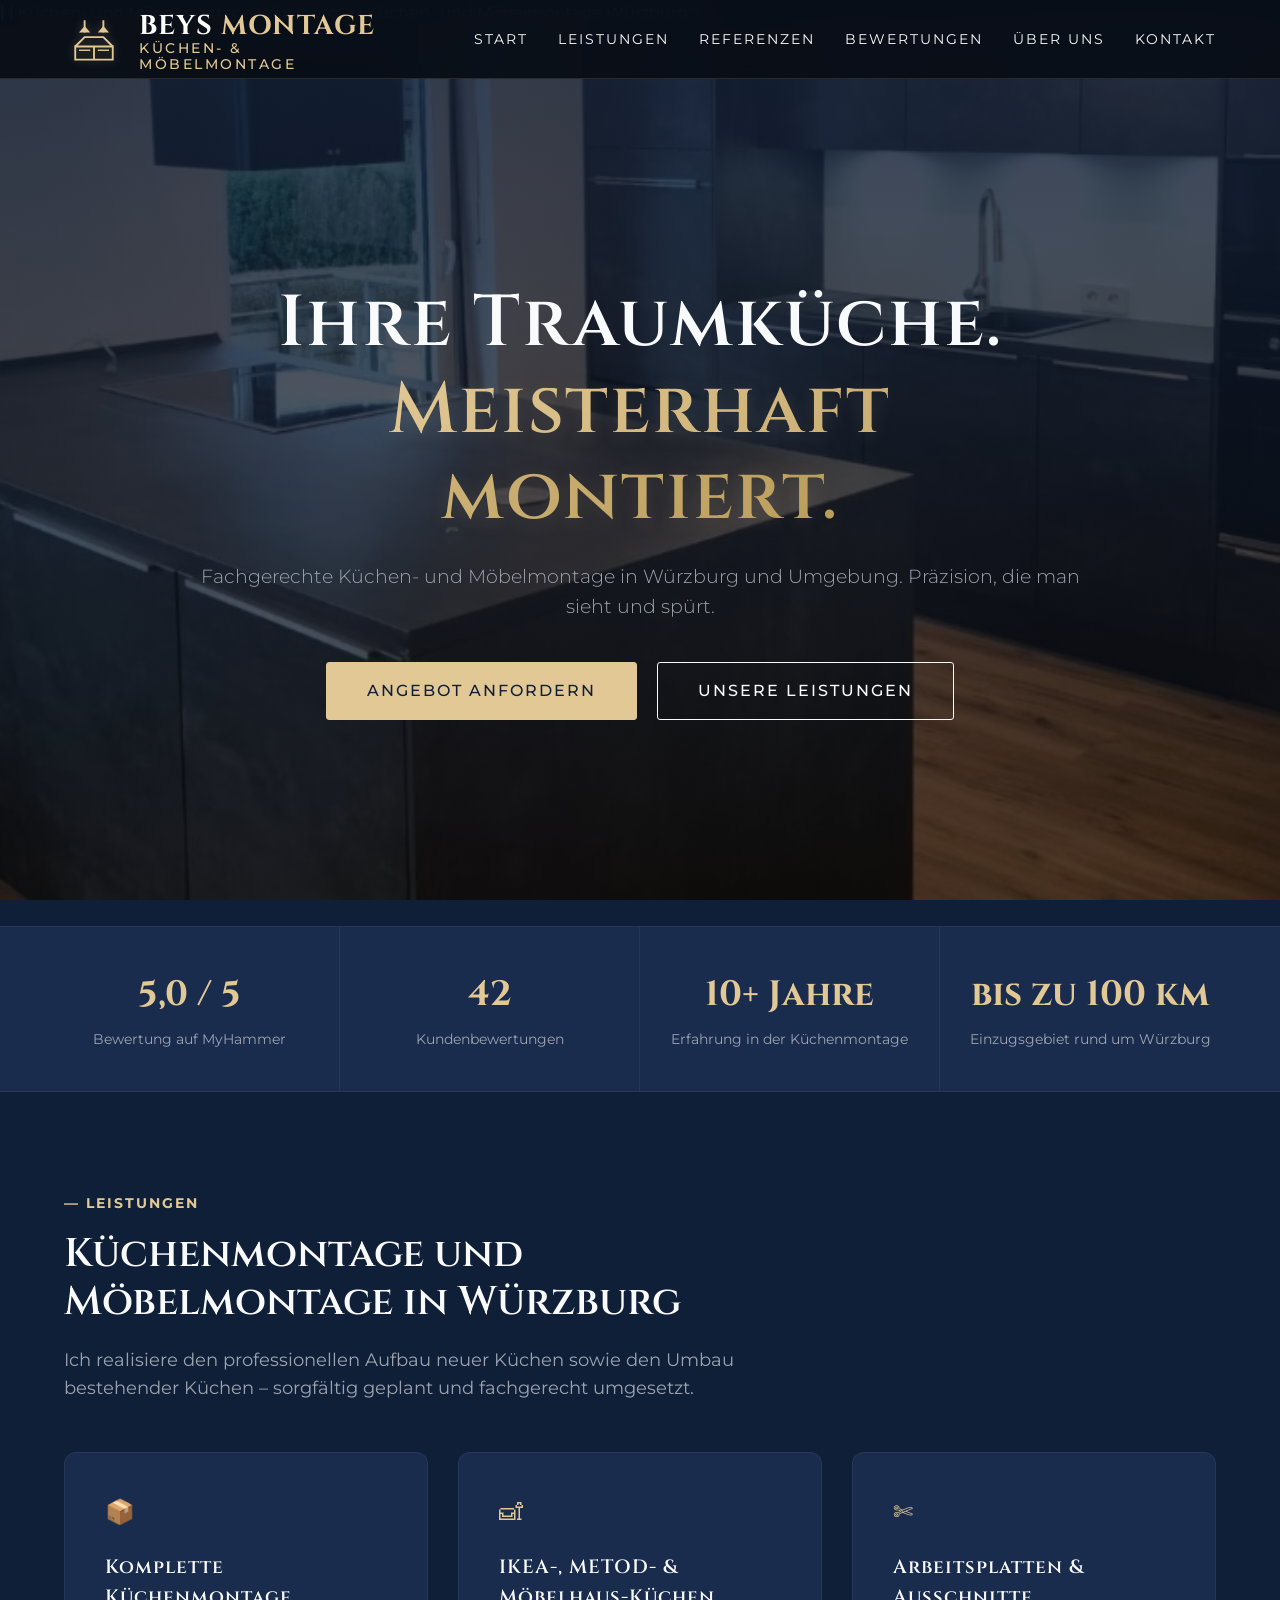
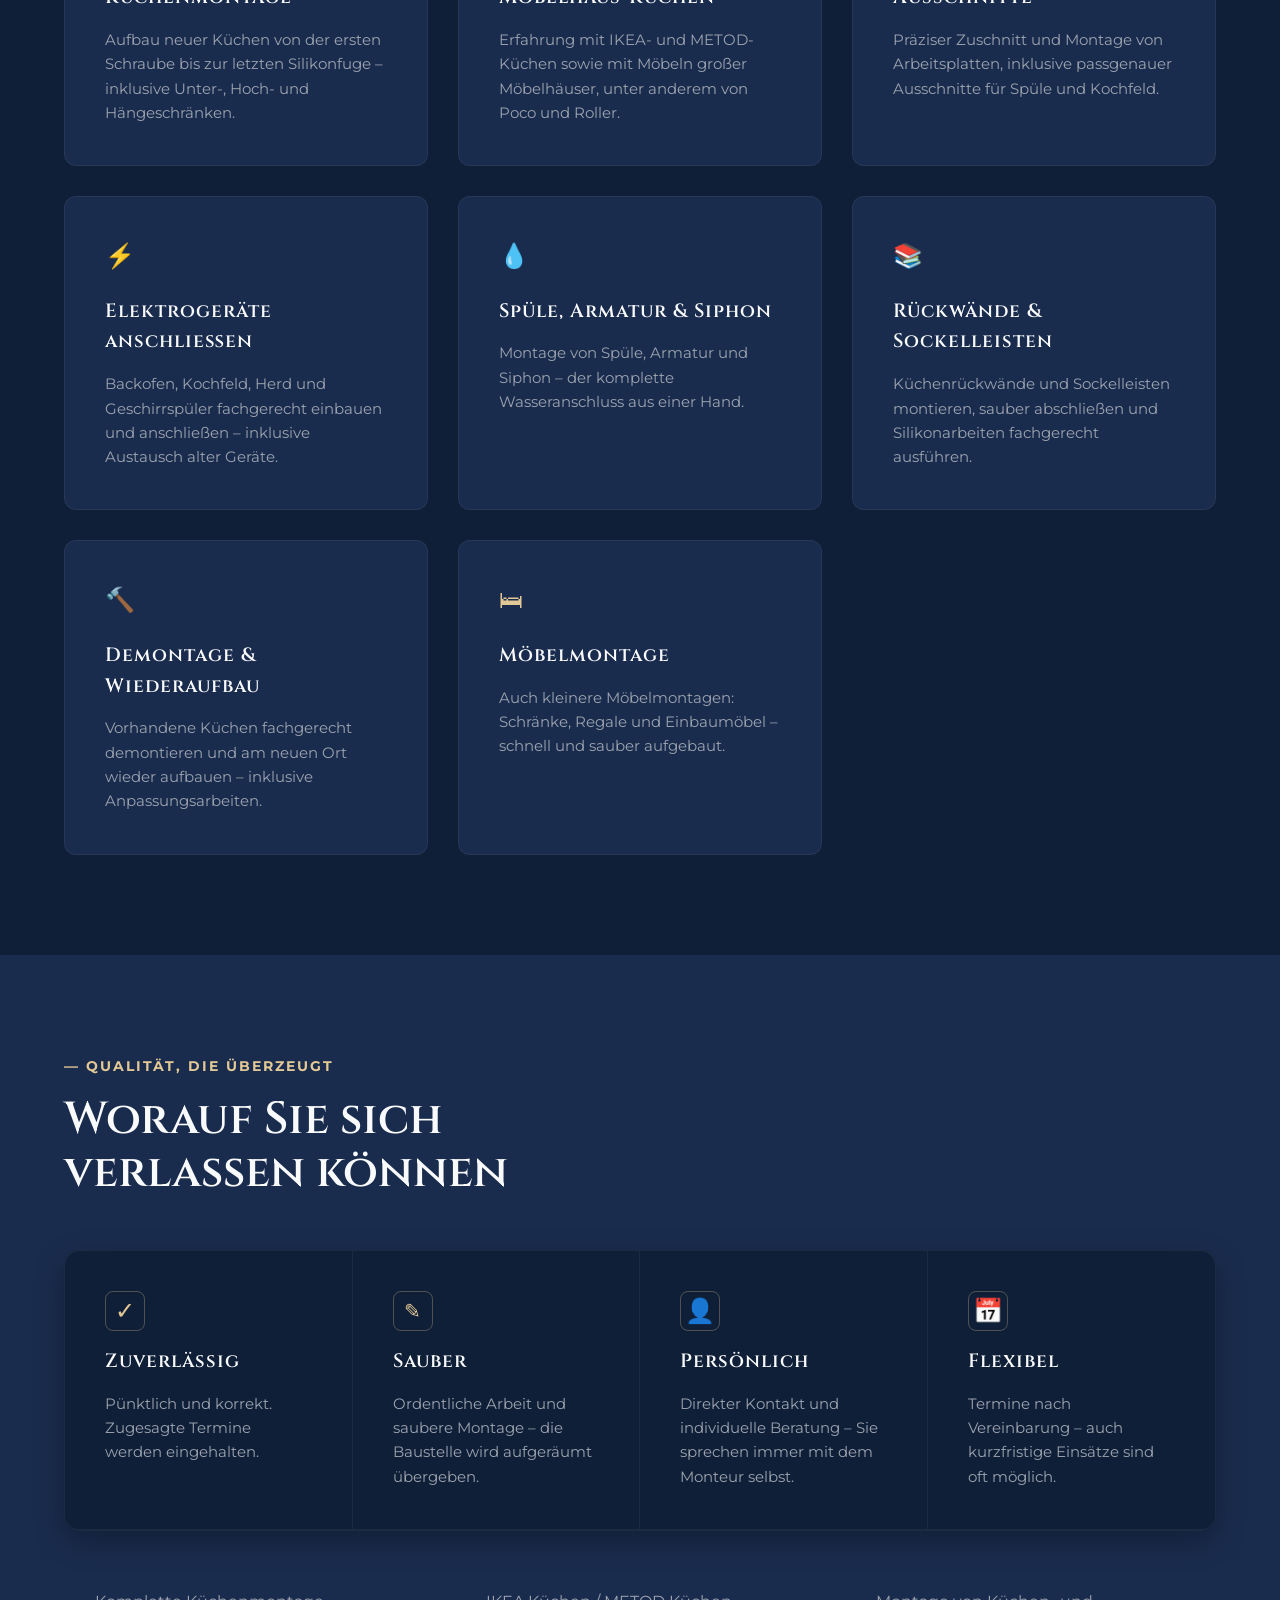
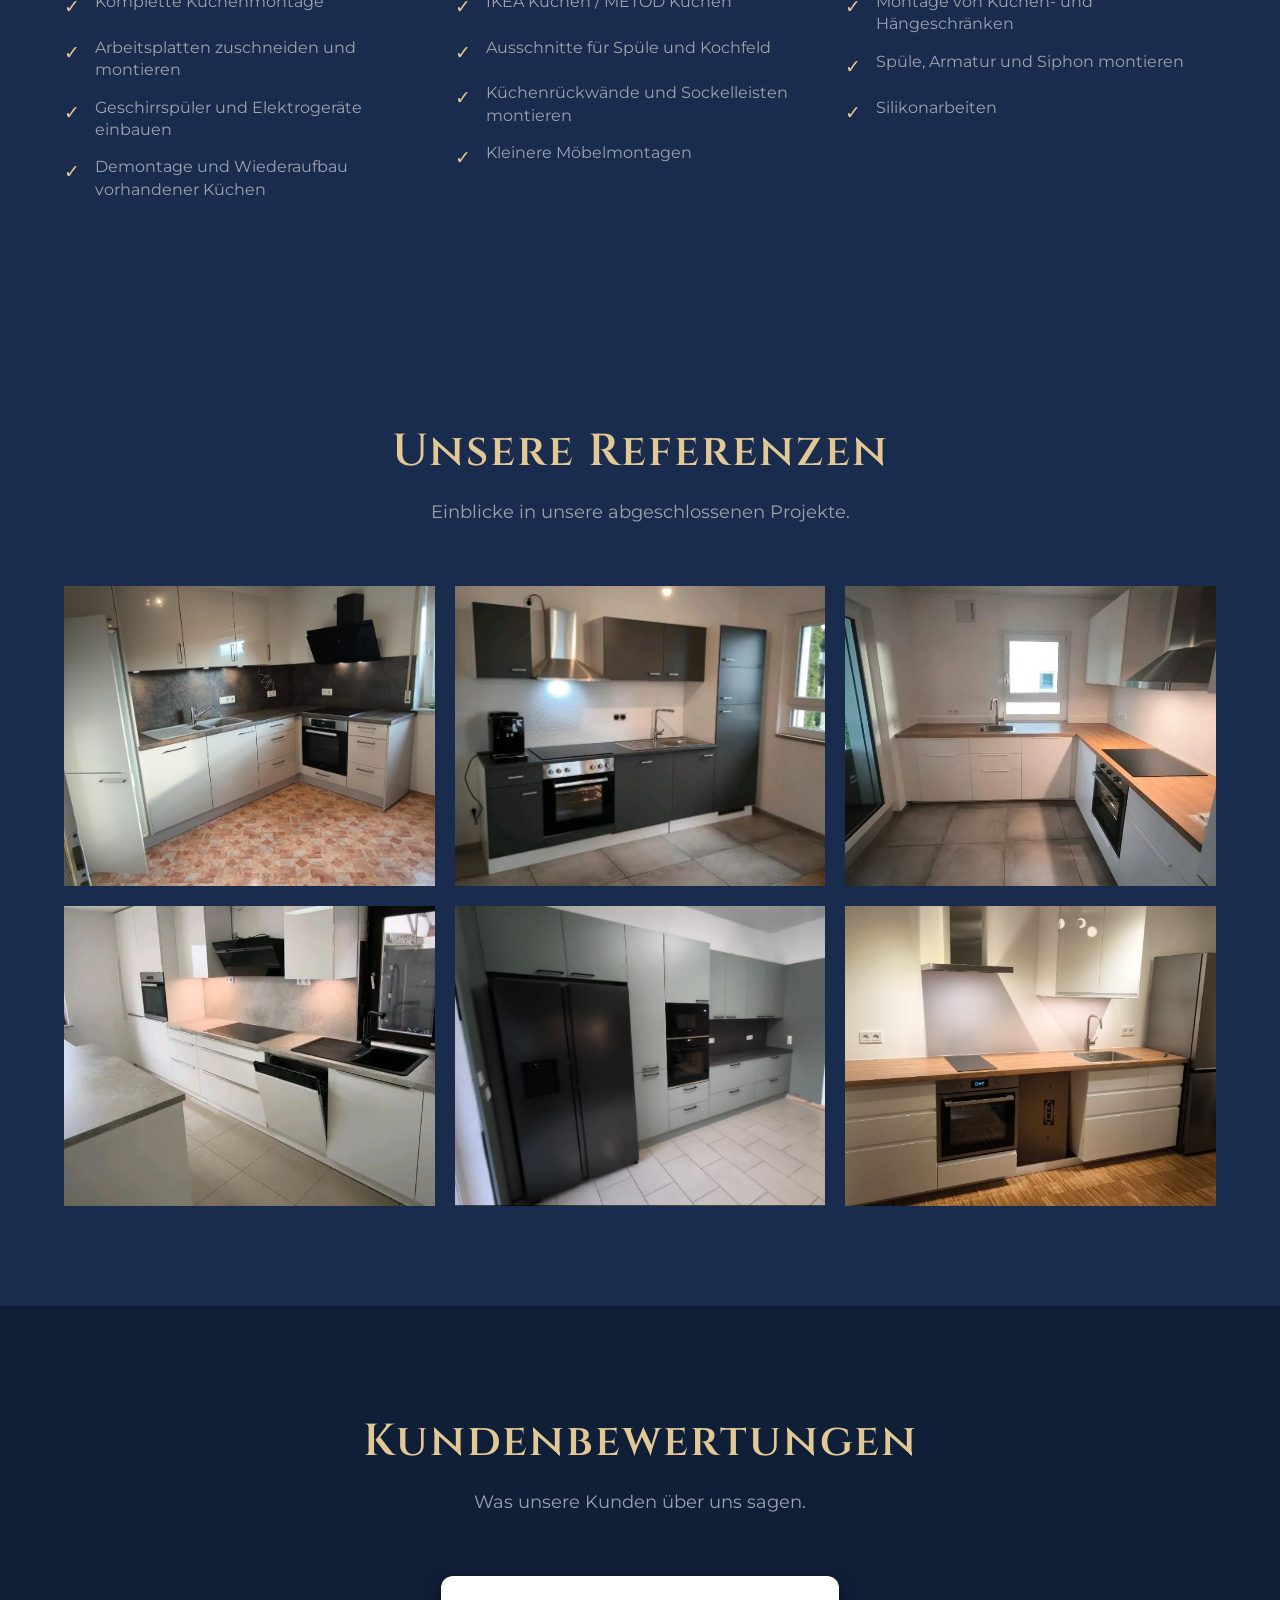
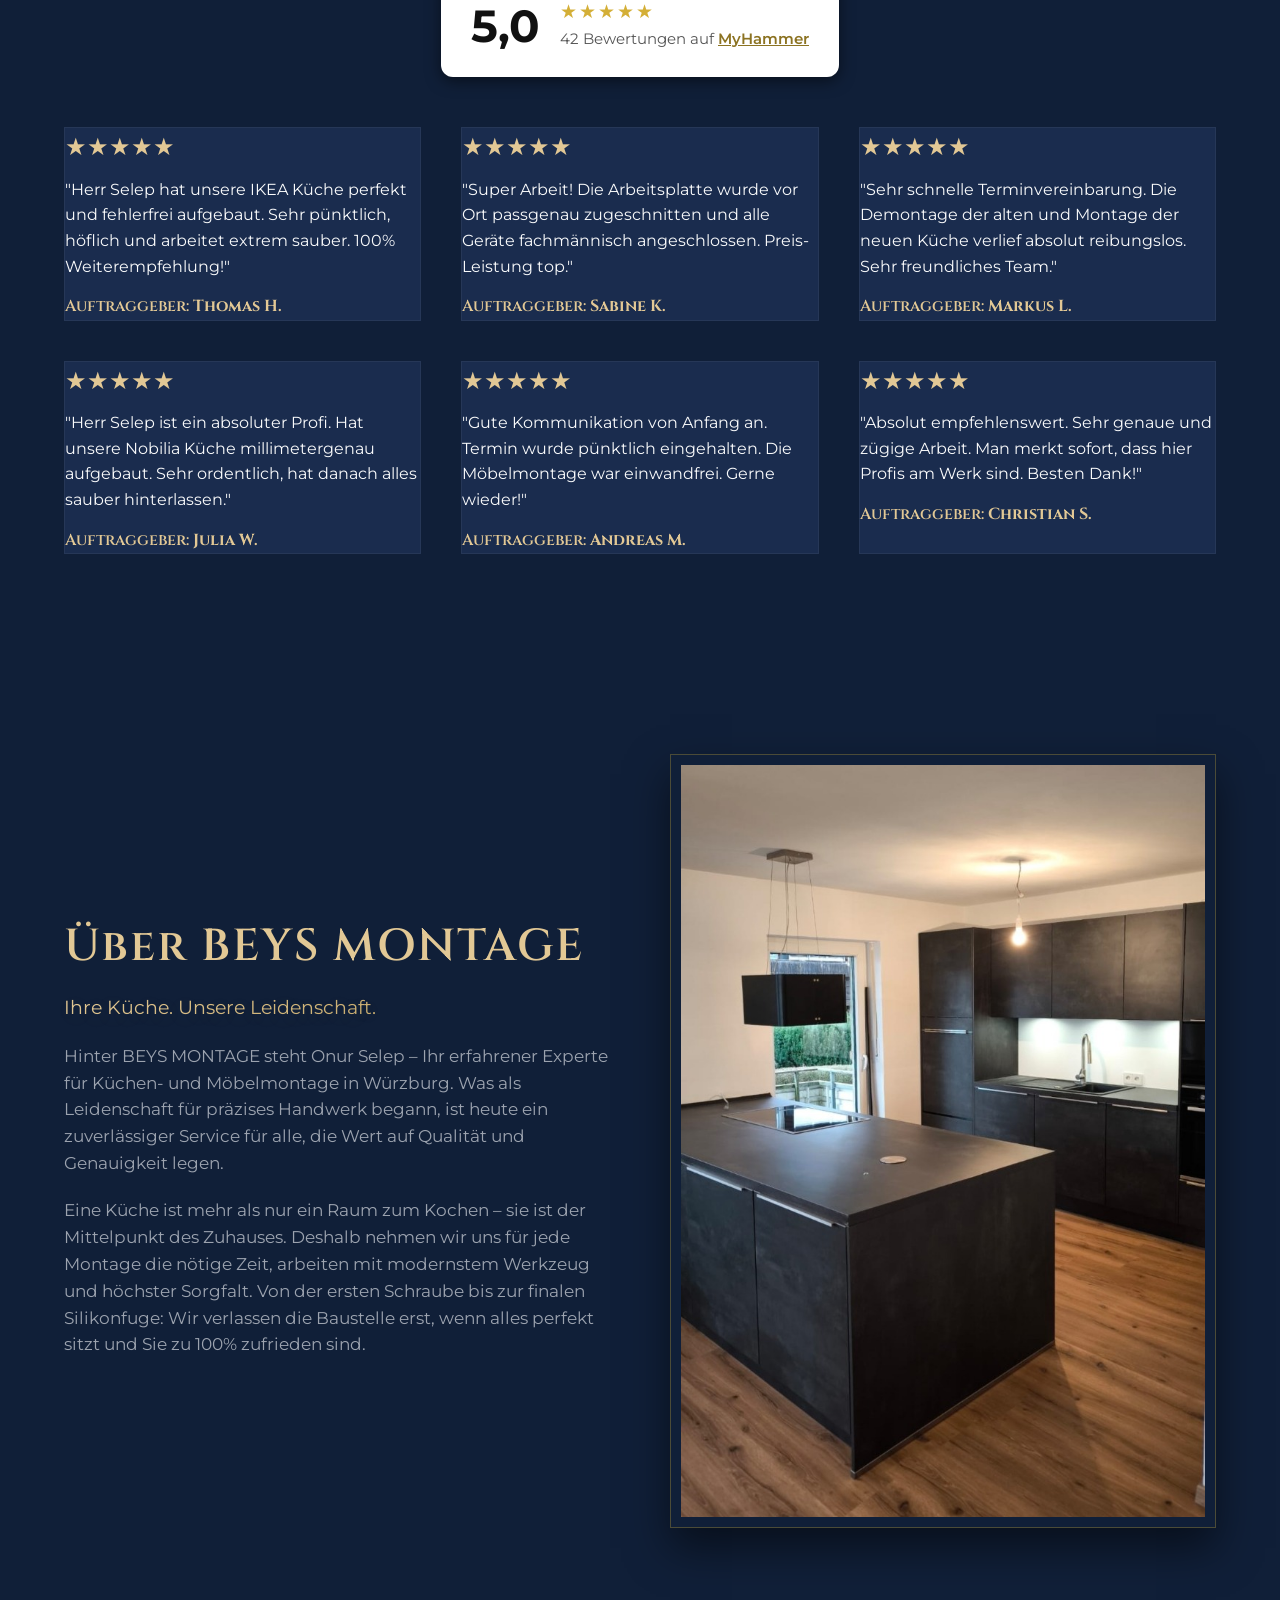
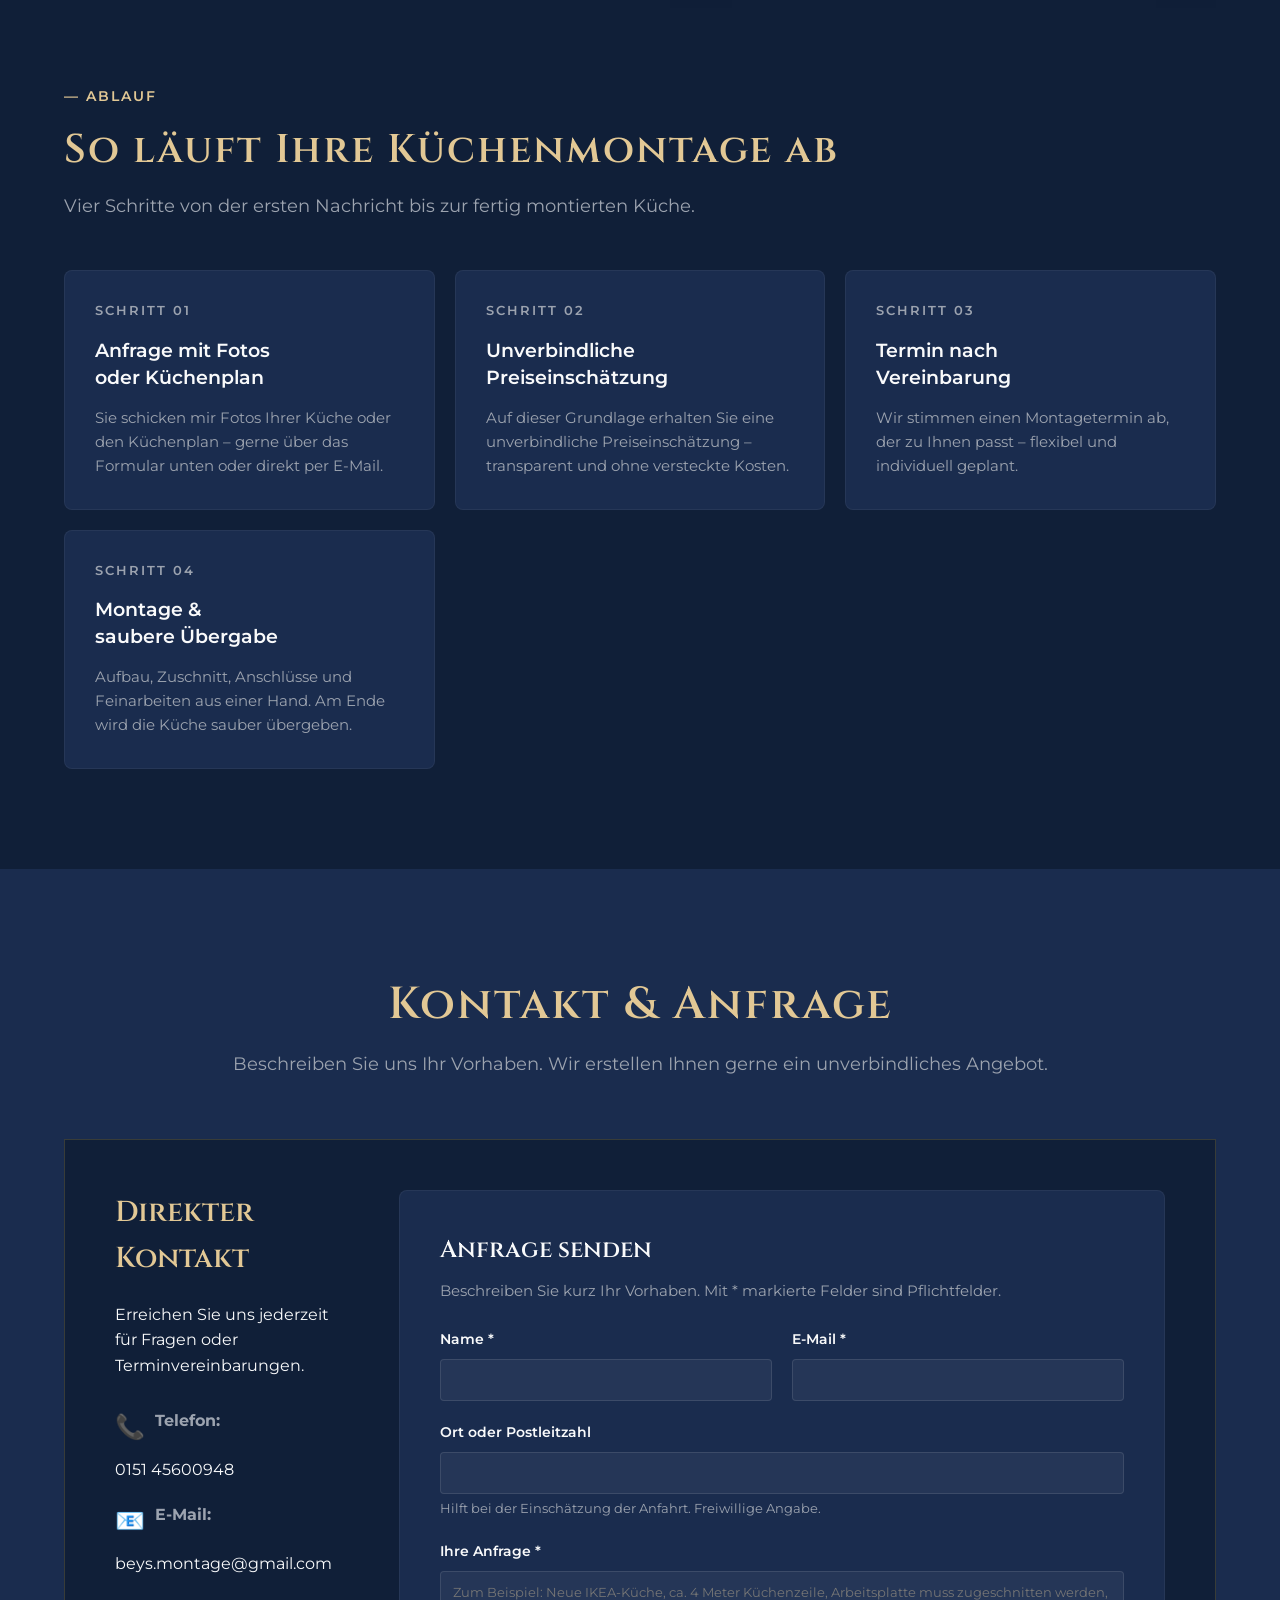
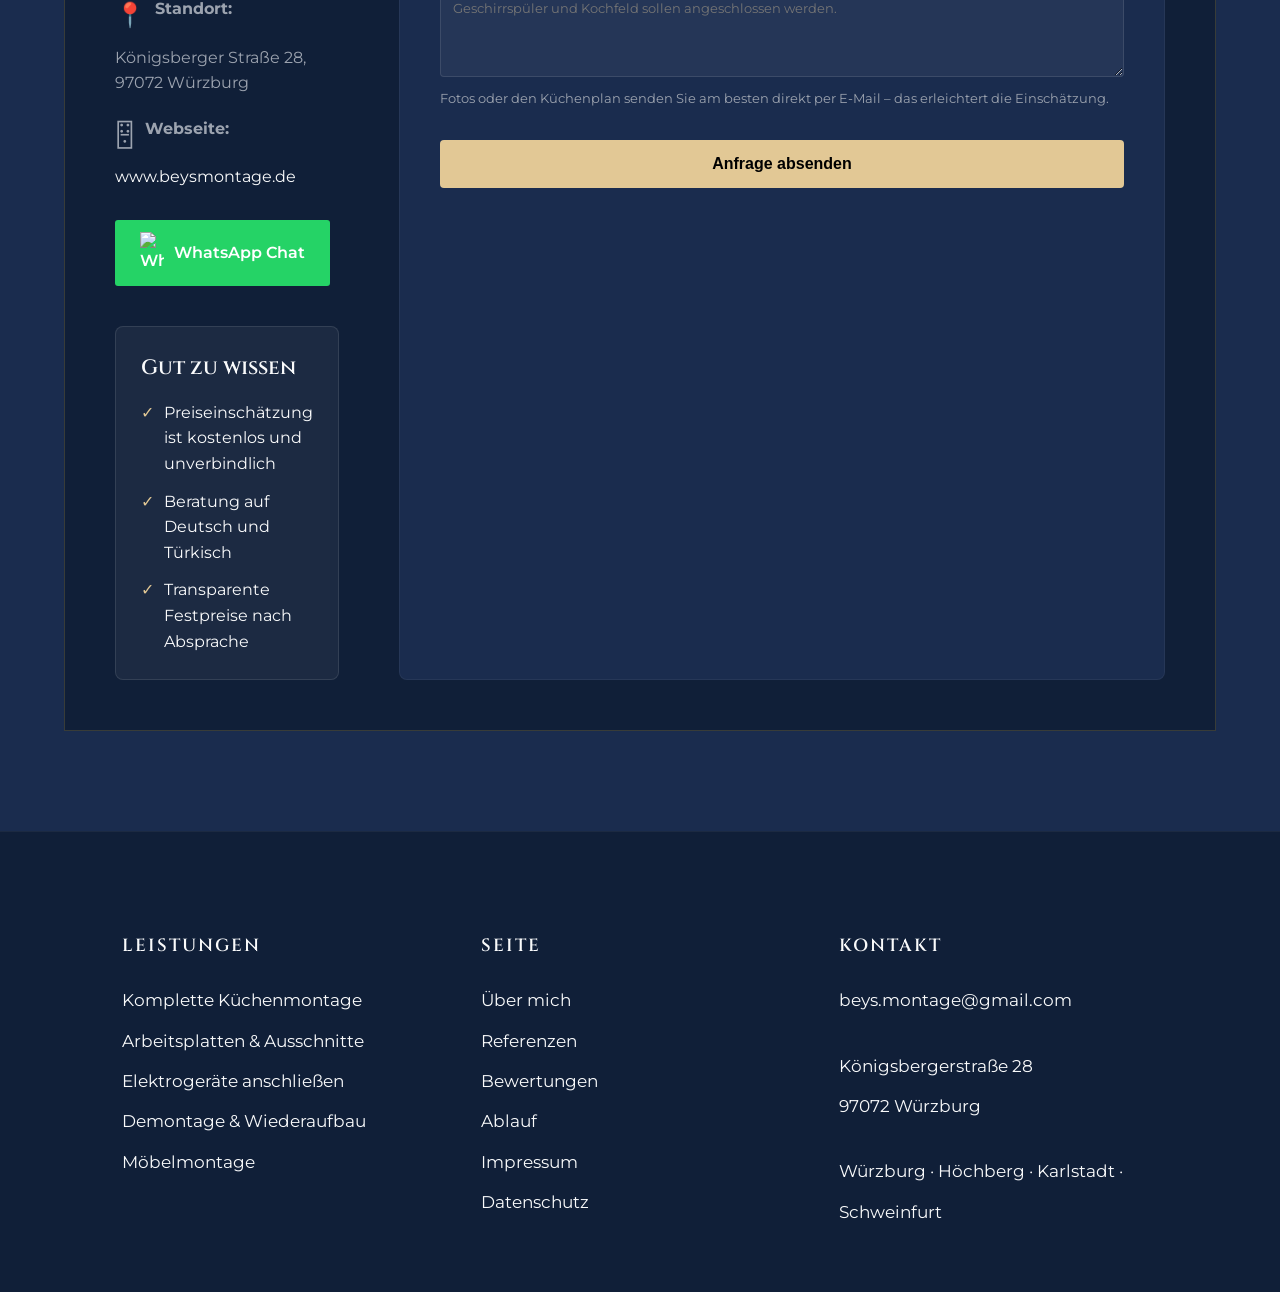
==== index.html @ b77674e8 "Initial commit" ====
<!DOCTYPE html>
<html lang="de">
<head>
    <meta charset="UTF-8">
    <meta name="viewport" content="width=device-width, initial-scale=1.0">
    <title>BEYS MONTAGE | K&uuml;chen- &amp; M&ouml;belmontage W&uuml;rzburg</title>|<title>BEYS MONTAGE | K&uuml;chen- &amp; M&ouml;belmontage W&uuml;rzburg</title>

    <!-- SEO Meta Tags -->
    <meta name="description" content="Professionelle K&uuml;chenmontage und M&ouml;belmontage in W&uuml;rzburg und Umgebung (bis 100 km). IKEA-K&uuml;chen, Arbeitsplatten, Elektroger&auml;te &amp; mehr. Zuverl&auml;ssig und sauber.">
    <meta name="keywords" content="K&uuml;chenmontage W&uuml;rzburg, M&ouml;belmontage W&uuml;rzburg, K&uuml;chenaufbau, K&uuml;chenmonteur, IKEA K&uuml;che aufbauen, Arbeitsplatte zuschneiden, BeysMontage, Beys Montage, W&uuml;rzburg, Schweinfurt, Kitzingen">
    <meta name="author" content="Onur Selep - BeysMontage">
    <meta name="robots" content="index, follow">
    <link rel="canonical" href="https://www.beysmontage.de/">

    <!-- Open Graph (Facebook/WhatsApp/LinkedIn) -->
    <meta property="og:type" content="website">
    <meta property="og:url" content="https://www.beysmontage.de/">
    <meta property="og:title" content="BEYS MONTAGE | K&uuml;chen- &amp; M&ouml;belmontage W&uuml;rzburg">| K&uuml;chen- und M&ouml;belmontage W&uuml;rzburg">
    <meta property="og:description" content="Professionelle K&uuml;chenmontage, M&ouml;belaufbau und Anpassungen in W&uuml;rzburg.">
    <meta property="og:image" content="https://www.beysmontage.de/assets/img/beys-1.jpg">

    <!-- Twitter -->
    <meta property="twitter:card" content="summary_large_image">
    <meta property="twitter:url" content="https://www.beysmontage.de/">
    <meta property="twitter:title" content="BEYS MONTAGE | K&uuml;chen- &amp; M&ouml;belmontage W&uuml;rzburg">| K&uuml;chen- und M&ouml;belmontage W&uuml;rzburg">
    <meta property="twitter:description" content="Professionelle K&uuml;chenmontage und M&ouml;belaufbau in W&uuml;rzburg.">
    <meta property="twitter:image" content="https://www.beysmontage.de/assets/img/beys-1.jpg">

    
        <meta name="apple-mobile-web-app-capable" content="yes">
    <meta name="apple-mobile-web-app-status-bar-style" content="black-translucent">
    <meta name="apple-mobile-web-app-title" content="BeysMontage">
        
    <!-- Google Fonts for Luxury Look -->
    <link href="https://fonts.googleapis.com/css2?family=Cinzel:wght@400;600;700&family=Montserrat:wght@300;400;500;600&display=swap" rel="stylesheet">
    
    <link rel="stylesheet" href="style.css">

    <!-- Favicon -->
    <link rel="icon" type="image/png" href="logo.png">
    <link rel="apple-touch-icon" href="logo.png">


    <!-- Schema.org / JSON-LD -->
    <script type="application/ld+json">
    {
      "@context": "https://schema.org",
      "@type": "HomeAndConstructionBusiness",
      "name": "BEYS MONTAGE",
      "image": "https://www.beysmontage.de/assets/img/beys-1.jpg",
      "@id": "",
      "url": "https://www.beysmontage.de",
      "telephone": "015145600948",
      "address": {
        "@type": "PostalAddress",
        "streetAddress": "Königsberger Straße 28",
        "addressLocality": "Würzburg",
        "postalCode": "97072",
        "addressCountry": "DE"
      },
      "geo": {
        "@type": "GeoCoordinates",
        "latitude": 49.7939,
        "longitude": 9.9512
      },
      "openingHoursSpecification": {
        "@type": "OpeningHoursSpecification",
        "dayOfWeek": [
          "Monday",
          "Tuesday",
          "Wednesday",
          "Thursday",
          "Friday",
          "Saturday"
        ],
        "opens": "08:00",
        "closes": "18:00"
      }
    }
    </script>

</head>
<body>

    <!-- Navbar -->
    <nav id="navbar">
        <a href="#home" class="nav-brand" style="text-decoration: none;">
    <div style="display: flex; align-items: center; gap: 15px;">
        <svg xmlns="http://www.w3.org/2000/svg" viewBox="0 0 64 64" width="60" height="60" style="filter: drop-shadow(0 0 5px rgba(226,200,149,0.3));">
            <!-- Pendant Lights -->
            <line x1="22" y1="12" x2="22" y2="25" stroke="var(--gold)" stroke-width="2"/>
            <path d="M16 25 L28 25 L22 18 Z" fill="var(--gold)"/>
            <line x1="42" y1="12" x2="42" y2="25" stroke="var(--gold)" stroke-width="2"/>
            <path d="M36 25 L48 25 L42 18 Z" fill="var(--gold)"/>
            <!-- Kitchen Island -->
            <path d="M12 40 L52 40 L52 54 L12 54 Z" fill="none" stroke="var(--gold)" stroke-width="2"/>
            <path d="M12 40 L22 30 L42 30 L52 40" fill="none" stroke="var(--gold)" stroke-width="2"/>
            <line x1="32" y1="40" x2="32" y2="54" stroke="var(--gold)" stroke-width="2"/>
            <!-- Drawers -->
            <line x1="16" y1="44" x2="28" y2="44" stroke="var(--gold)" stroke-width="1.5"/>
            <line x1="36" y1="44" x2="48" y2="44" stroke="var(--gold)" stroke-width="1.5"/>
        </svg>
        <div style="display: flex; flex-direction: column; line-height: 1.15; padding-top: 5px;">
            <div style="font-family: var(--font-heading); font-size: 1.7rem; font-weight: 700; letter-spacing: 1px;">
                <span style="color: #ffffff;">BEYS</span> <span style="color: var(--gold);">MONTAGE</span>
            </div>
            <div style="font-family: var(--font-body); font-size: 0.85rem; color: var(--gold); letter-spacing: 2.5px; text-transform: uppercase; font-weight: 500;">
                K&Uuml;CHEN- &amp;<br>M&Ouml;BELMONTAGE
            </div>
        </div>
    </div>
</a>
        <div class="hamburger" id="hamburger">&#9776;</div>
        <ul class="nav-links" id="nav-links">
            <li><a href="#home">Start</a></li>
            <li><a href="#leistungen">Leistungen</a></li>
            <li><a href="#referenzen">Referenzen</a></li>
            <li><a href="#bewertungen">Bewertungen</a></li>
            <li><a href="#about">&Uuml;ber uns</a></li>
            <li><a href="#kontakt" >Kontakt</a></li>
        </ul>
    </nav>

    <!-- Hero Section -->
    <header id="home" class="hero" style="background-image: linear-gradient(rgba(16,31,56,0.85), rgba(10,10,10,0.6)), url('assets/img/beys-1.jpg');">
        <div class="hero-content">
            <h1 class="fade-in">Ihre Traumk&uuml;che.<br><span class="gold-text">Meisterhaft montiert.</span></h1>
            <p class="fade-in delay-1">Fachgerechte K&uuml;chen- und M&ouml;belmontage in W&uuml;rzburg und Umgebung. Pr&auml;zision, die man sieht und sp&uuml;rt.</p>
            <div class="hero-buttons fade-in delay-2">
                <a href="#kontakt" class="btn-gold">Angebot anfordern</a>
                <a href="#leistungen" class="btn-outline">Unsere Leistungen</a>
            </div>
        </div>
    </header>
    <!-- Stats Bar -->
    <div style="background-color: var(--secondary-bg); border-top: 1px solid rgba(255,255,255,0.05); border-bottom: 1px solid rgba(255,255,255,0.05);">
        <div style="max-width: 1200px; margin: 0 auto; display: grid; grid-template-columns: repeat(auto-fit, minmax(250px, 1fr)); text-align: center;">
            <div style="padding: 40px 20px; border-right: 1px solid rgba(255,255,255,0.05);">
                <div style="color: var(--gold); font-size: 2.2rem; font-weight: 700; font-family: var(--font-heading); margin-bottom: 5px;">5,0 / 5</div>
                <div style="color: var(--text-muted); font-size: 0.9rem;">Bewertung auf MyHammer</div>
            </div>
            <div style="padding: 40px 20px; border-right: 1px solid rgba(255,255,255,0.05);">
                <div style="color: var(--gold); font-size: 2.2rem; font-weight: 700; font-family: var(--font-heading); margin-bottom: 5px;">42</div>
                <div style="color: var(--text-muted); font-size: 0.9rem;">Kundenbewertungen</div>
            </div>
            <div style="padding: 40px 20px; border-right: 1px solid rgba(255,255,255,0.05);">
                <div style="color: var(--gold); font-size: 2.2rem; font-weight: 700; font-family: var(--font-heading); margin-bottom: 5px;">10+ Jahre</div>
                <div style="color: var(--text-muted); font-size: 0.9rem;">Erfahrung in der K&uuml;chenmontage</div>
            </div>
            <div style="padding: 40px 20px;">
                <div style="color: var(--gold); font-size: 2.2rem; font-weight: 700; font-family: var(--font-heading); margin-bottom: 5px;">bis zu 100 km</div>
                <div style="color: var(--text-muted); font-size: 0.9rem;">Einzugsgebiet rund um W&uuml;rzburg</div>
            </div>
        </div>
    </div>


    <!-- Leistungen Section -->
    <section id="leistungen" style="padding: 100px 5%; background-color: var(--primary-bg);">
    <div style="max-width: 1200px; margin: 0 auto;">
        <h5 style="color: var(--gold); text-transform: uppercase; letter-spacing: 2px; margin-bottom: 15px; font-size: 0.9rem;">&mdash; LEISTUNGEN</h5>
        <h2 style="font-size: 2.5rem; margin-bottom: 20px; line-height: 1.2;">K&uuml;chenmontage und<br>M&ouml;belmontage in W&uuml;rzburg</h2>
        <p style="color: var(--text-muted); max-width: 700px; font-size: 1.1rem; line-height: 1.6; margin-bottom: 50px;">
            Ich realisiere den professionellen Aufbau neuer K&uuml;chen sowie den Umbau bestehender K&uuml;chen &ndash; sorgf&auml;ltig geplant und fachgerecht umgesetzt.
        </p>
        
        <div style="display: grid; grid-template-columns: repeat(auto-fit, minmax(280px, 1fr)); gap: 30px;">
            <div class="card" style="text-align: left; padding: 40px; background: var(--secondary-bg); border-radius: 12px; border: 1px solid rgba(255,255,255,0.05);">
                <div style="color: var(--gold); font-size: 24px; margin-bottom: 20px; font-weight: normal;">&#128230;</div>
                <h3 style="margin-bottom: 15px; font-size: 1.2rem; letter-spacing: 1px;">Komplette K&uuml;chenmontage</h3>
                <p style="color: var(--text-muted); line-height: 1.6; font-size: 0.95rem; text-transform: none; letter-spacing: normal;">Aufbau neuer K&uuml;chen von der ersten Schraube bis zur letzten Silikonfuge &ndash; inklusive Unter-, Hoch- und H&auml;ngeschr&auml;nken.</p>
            </div>
            <div class="card" style="text-align: left; padding: 40px; background: var(--secondary-bg); border-radius: 12px; border: 1px solid rgba(255,255,255,0.05);">
                <div style="color: var(--gold); font-size: 24px; margin-bottom: 20px; font-weight: normal;">&#128715;</div>
                <h3 style="margin-bottom: 15px; font-size: 1.2rem; letter-spacing: 1px;">IKEA-, METOD- &amp;<br>M&ouml;belhaus-K&uuml;chen</h3>
                <p style="color: var(--text-muted); line-height: 1.6; font-size: 0.95rem; text-transform: none; letter-spacing: normal;">Erfahrung mit IKEA- und METOD-K&uuml;chen sowie mit M&ouml;beln gro&szlig;er M&ouml;belh&auml;user, unter anderem von Poco und Roller.</p>
            </div>
            <div class="card" style="text-align: left; padding: 40px; background: var(--secondary-bg); border-radius: 12px; border: 1px solid rgba(255,255,255,0.05);">
                <div style="color: var(--gold); font-size: 24px; margin-bottom: 20px; font-weight: normal;">&#9988;</div>
                <h3 style="margin-bottom: 15px; font-size: 1.2rem; letter-spacing: 1px;">Arbeitsplatten &amp; Ausschnitte</h3>
                <p style="color: var(--text-muted); line-height: 1.6; font-size: 0.95rem; text-transform: none; letter-spacing: normal;">Pr&auml;ziser Zuschnitt und Montage von Arbeitsplatten, inklusive passgenauer Ausschnitte f&uuml;r Sp&uuml;le und Kochfeld.</p>
            </div>
            <div class="card" style="text-align: left; padding: 40px; background: var(--secondary-bg); border-radius: 12px; border: 1px solid rgba(255,255,255,0.05);">
                <div style="color: var(--gold); font-size: 24px; margin-bottom: 20px; font-weight: normal;">&#9889;</div>
                <h3 style="margin-bottom: 15px; font-size: 1.2rem; letter-spacing: 1px;">Elektroger&auml;te anschlie&szlig;en</h3>
                <p style="color: var(--text-muted); line-height: 1.6; font-size: 0.95rem; text-transform: none; letter-spacing: normal;">Backofen, Kochfeld, Herd und Geschirrsp&uuml;ler fachgerecht einbauen und anschlie&szlig;en &ndash; inklusive Austausch alter Ger&auml;te.</p>
            </div>
            <div class="card" style="text-align: left; padding: 40px; background: var(--secondary-bg); border-radius: 12px; border: 1px solid rgba(255,255,255,0.05);">
                <div style="color: var(--gold); font-size: 24px; margin-bottom: 20px; font-weight: normal;">&#128167;</div>
                <h3 style="margin-bottom: 15px; font-size: 1.2rem; letter-spacing: 1px;">Sp&uuml;le, Armatur &amp; Siphon</h3>
                <p style="color: var(--text-muted); line-height: 1.6; font-size: 0.95rem; text-transform: none; letter-spacing: normal;">Montage von Sp&uuml;le, Armatur und Siphon &ndash; der komplette Wasseranschluss aus einer Hand.</p>
            </div>
            <div class="card" style="text-align: left; padding: 40px; background: var(--secondary-bg); border-radius: 12px; border: 1px solid rgba(255,255,255,0.05);">
                <div style="color: var(--gold); font-size: 24px; margin-bottom: 20px; font-weight: normal;">&#128218;</div>
                <h3 style="margin-bottom: 15px; font-size: 1.2rem; letter-spacing: 1px;">R&uuml;ckw&auml;nde &amp; Sockelleisten</h3>
                <p style="color: var(--text-muted); line-height: 1.6; font-size: 0.95rem; text-transform: none; letter-spacing: normal;">K&uuml;chenr&uuml;ckw&auml;nde und Sockelleisten montieren, sauber abschlie&szlig;en und Silikonarbeiten fachgerecht ausf&uuml;hren.</p>
            </div>
            <div class="card" style="text-align: left; padding: 40px; background: var(--secondary-bg); border-radius: 12px; border: 1px solid rgba(255,255,255,0.05);">
                <div style="color: var(--gold); font-size: 24px; margin-bottom: 20px; font-weight: normal;">&#128296;</div>
                <h3 style="margin-bottom: 15px; font-size: 1.2rem; letter-spacing: 1px;">Demontage &amp; Wiederaufbau</h3>
                <p style="color: var(--text-muted); line-height: 1.6; font-size: 0.95rem; text-transform: none; letter-spacing: normal;">Vorhandene K&uuml;chen fachgerecht demontieren und am neuen Ort wieder aufbauen &ndash; inklusive Anpassungsarbeiten.</p>
            </div>
            <div class="card" style="text-align: left; padding: 40px; background: var(--secondary-bg); border-radius: 12px; border: 1px solid rgba(255,255,255,0.05);">
                <div style="color: var(--gold); font-size: 24px; margin-bottom: 20px; font-weight: normal;">&#128719;</div>
                <h3 style="margin-bottom: 15px; font-size: 1.2rem; letter-spacing: 1px;">M&ouml;belmontage</h3>
                <p style="color: var(--text-muted); line-height: 1.6; font-size: 0.95rem; text-transform: none; letter-spacing: normal;">Auch kleinere M&ouml;belmontagen: Schr&auml;nke, Regale und Einbaum&ouml;bel &ndash; schnell und sauber aufgebaut.</p>
            </div>
        </div>
    </div>
</section>

<section id="qualitaet" style="padding: 100px 5%; background-color: var(--secondary-bg);">
    <div style="max-width: 1200px; margin: 0 auto;">
        <h5 style="color: var(--gold); text-transform: uppercase; letter-spacing: 2px; margin-bottom: 15px; font-size: 0.9rem;">&mdash; QUALIT&Auml;T, DIE &Uuml;BERZEUGT</h5>
        <h2 style="font-size: 2.8rem; margin-bottom: 50px; line-height: 1.2; text-transform: none;">Worauf Sie sich<br>verlassen k&ouml;nnen</h2>
        
        <div style="display: grid; grid-template-columns: repeat(auto-fit, minmax(250px, 1fr)); background: var(--primary-bg); border-radius: 16px; border: 1px solid rgba(255,255,255,0.05); margin-bottom: 60px; overflow: hidden; box-shadow: 0 10px 30px rgba(0,0,0,0.3);">
            <div style="padding: 40px; border-right: 1px solid rgba(255,255,255,0.05); border-bottom: 1px solid rgba(255,255,255,0.05);">
                <div style="color: var(--gold); font-size: 24px; margin-bottom: 15px; width: 40px; height: 40px; border: 1px solid rgba(226,200,149,0.3); border-radius: 8px; display: flex; align-items: center; justify-content: center;">&#10003;</div>
                <h3 style="margin-bottom: 15px; font-size: 1.2rem; text-transform: none; letter-spacing: 1px;">Zuverl&auml;ssig</h3>
                <p style="color: var(--text-muted); line-height: 1.6; font-size: 0.95rem; text-transform: none; letter-spacing: normal;">P&uuml;nktlich und korrekt. Zugesagte Termine werden eingehalten.</p>
            </div>
            <div style="padding: 40px; border-right: 1px solid rgba(255,255,255,0.05); border-bottom: 1px solid rgba(255,255,255,0.05);">
                <div style="color: var(--gold); font-size: 20px; margin-bottom: 15px; width: 40px; height: 40px; border: 1px solid rgba(226,200,149,0.3); border-radius: 8px; display: flex; align-items: center; justify-content: center;">&#9998;</div>
                <h3 style="margin-bottom: 15px; font-size: 1.2rem; text-transform: none; letter-spacing: 1px;">Sauber</h3>
                <p style="color: var(--text-muted); line-height: 1.6; font-size: 0.95rem; text-transform: none; letter-spacing: normal;">Ordentliche Arbeit und saubere Montage &ndash; die Baustelle wird aufger&auml;umt &uuml;bergeben.</p>
            </div>
            <div style="padding: 40px; border-right: 1px solid rgba(255,255,255,0.05); border-bottom: 1px solid rgba(255,255,255,0.05);">
                <div style="color: var(--gold); font-size: 24px; margin-bottom: 15px; width: 40px; height: 40px; border: 1px solid rgba(226,200,149,0.3); border-radius: 8px; display: flex; align-items: center; justify-content: center;">&#128100;</div>
                <h3 style="margin-bottom: 15px; font-size: 1.2rem; text-transform: none; letter-spacing: 1px;">Pers&ouml;nlich</h3>
                <p style="color: var(--text-muted); line-height: 1.6; font-size: 0.95rem; text-transform: none; letter-spacing: normal;">Direkter Kontakt und individuelle Beratung &ndash; Sie sprechen immer mit dem Monteur selbst.</p>
            </div>
            <div style="padding: 40px; border-bottom: 1px solid rgba(255,255,255,0.05);">
                <div style="color: var(--gold); font-size: 24px; margin-bottom: 15px; width: 40px; height: 40px; border: 1px solid rgba(226,200,149,0.3); border-radius: 8px; display: flex; align-items: center; justify-content: center;">&#128197;</div>
                <h3 style="margin-bottom: 15px; font-size: 1.2rem; text-transform: none; letter-spacing: 1px;">Flexibel</h3>
                <p style="color: var(--text-muted); line-height: 1.6; font-size: 0.95rem; text-transform: none; letter-spacing: normal;">Termine nach Vereinbarung &ndash; auch kurzfristige Eins&auml;tze sind oft m&ouml;glich.</p>
            </div>
        </div>

        <div style="display: grid; grid-template-columns: repeat(auto-fit, minmax(280px, 1fr)); gap: 20px;">
            <ul style="list-style: none; padding: 0;">
                <li style="margin-bottom: 15px; display: flex; gap: 15px; align-items: flex-start;"><span style="color: var(--gold); font-size: 1.2rem;">&check;</span> <span style="color: var(--text-muted); line-height: 1.4;">Komplette K&uuml;chenmontage</span></li>
                <li style="margin-bottom: 15px; display: flex; gap: 15px; align-items: flex-start;"><span style="color: var(--gold); font-size: 1.2rem;">&check;</span> <span style="color: var(--text-muted); line-height: 1.4;">Arbeitsplatten zuschneiden und montieren</span></li>
                <li style="margin-bottom: 15px; display: flex; gap: 15px; align-items: flex-start;"><span style="color: var(--gold); font-size: 1.2rem;">&check;</span> <span style="color: var(--text-muted); line-height: 1.4;">Geschirrsp&uuml;ler und Elektroger&auml;te einbauen</span></li>
                <li style="margin-bottom: 15px; display: flex; gap: 15px; align-items: flex-start;"><span style="color: var(--gold); font-size: 1.2rem;">&check;</span> <span style="color: var(--text-muted); line-height: 1.4;">Demontage und Wiederaufbau vorhandener K&uuml;chen</span></li>
            </ul>
            <ul style="list-style: none; padding: 0;">
                <li style="margin-bottom: 15px; display: flex; gap: 15px; align-items: flex-start;"><span style="color: var(--gold); font-size: 1.2rem;">&check;</span> <span style="color: var(--text-muted); line-height: 1.4;">IKEA K&uuml;chen / METOD K&uuml;chen</span></li>
                <li style="margin-bottom: 15px; display: flex; gap: 15px; align-items: flex-start;"><span style="color: var(--gold); font-size: 1.2rem;">&check;</span> <span style="color: var(--text-muted); line-height: 1.4;">Ausschnitte f&uuml;r Sp&uuml;le und Kochfeld</span></li>
                <li style="margin-bottom: 15px; display: flex; gap: 15px; align-items: flex-start;"><span style="color: var(--gold); font-size: 1.2rem;">&check;</span> <span style="color: var(--text-muted); line-height: 1.4;">K&uuml;chenr&uuml;ckw&auml;nde und Sockelleisten montieren</span></li>
                <li style="margin-bottom: 15px; display: flex; gap: 15px; align-items: flex-start;"><span style="color: var(--gold); font-size: 1.2rem;">&check;</span> <span style="color: var(--text-muted); line-height: 1.4;">Kleinere M&ouml;belmontagen</span></li>
            </ul>
            <ul style="list-style: none; padding: 0;">
                <li style="margin-bottom: 15px; display: flex; gap: 15px; align-items: flex-start;"><span style="color: var(--gold); font-size: 1.2rem;">&check;</span> <span style="color: var(--text-muted); line-height: 1.4;">Montage von K&uuml;chen- und H&auml;ngeschr&auml;nken</span></li>
                <li style="margin-bottom: 15px; display: flex; gap: 15px; align-items: flex-start;"><span style="color: var(--gold); font-size: 1.2rem;">&check;</span> <span style="color: var(--text-muted); line-height: 1.4;">Sp&uuml;le, Armatur und Siphon montieren</span></li>
                <li style="margin-bottom: 15px; display: flex; gap: 15px; align-items: flex-start;"><span style="color: var(--gold); font-size: 1.2rem;">&check;</span> <span style="color: var(--text-muted); line-height: 1.4;">Silikonarbeiten</span></li>
            </ul>
        </div>
    </div>
</section>

    <!-- Referenzen Section -->
    <section id="referenzen" class="bg-darker">
        <h2 class="section-title">Unsere Referenzen</h2>
        <p class="section-subtitle">Einblicke in unsere abgeschlossenen Projekte.</p>
        
        <div class="gallery-grid">
            <div class="gallery-item"><img src="assets/img/beys-2.jpg" alt="Referenz 1"></div>
            <div class="gallery-item"><img src="assets/img/kueche-04.cff7cb75.webp" alt="Referenz 2"></div>
            <div class="gallery-item"><img src="assets/img/kueche-05.65a2899c.webp" alt="Referenz 3"></div>
            <div class="gallery-item"><img src="assets/img/kueche-07.1adbec86.webp" alt="Referenz 4"></div>
            <div class="gallery-item"><img src="assets/img/beys-3.jpg" alt="Referenz 5"></div>
            <div class="gallery-item"><img src="assets/img/beys-4.jpg" alt="Referenz 6"></div>
            
        </div>
    </section>

        <!-- Bewertungen Section -->
    <section id="bewertungen">
        <h2 class="section-title">Kundenbewertungen</h2>
        <p class="section-subtitle">Was unsere Kunden &uuml;ber uns sagen.</p>
        
        <!-- MyHammer Badge -->
        <div style="display: flex; justify-content: center; margin-bottom: 50px;">
            <a href="https://www.my-hammer.de/auftragnehmer/beys-montage" target="_blank" style="text-decoration: none; color: inherit;">
                <div style="background: white; border-radius: 12px; padding: 15px 30px; display: flex; align-items: center; gap: 20px; box-shadow: 0 4px 15px rgba(0,0,0,0.5); cursor: pointer; transition: transform 0.3s;" onmouseover="this.style.transform='translateY(-3px)'" onmouseout="this.style.transform='translateY(0)'">
                    <div style="font-size: 2.8rem; font-weight: 700; color: #111; font-family: var(--font-body);">5,0</div>
                    <div style="display: flex; flex-direction: column; justify-content: center; text-align: left;">
                        <div style="color: #d4af37; font-size: 1.2rem; letter-spacing: 2px; line-height: 1;">&#9733;&#9733;&#9733;&#9733;&#9733;</div>
                        <div style="color: #555; font-size: 0.95rem; margin-top: 5px; font-family: var(--font-body);">42 Bewertungen auf <span style="color: #8c7322; text-decoration: underline; font-weight: 600;">MyHammer</span></div>
                    </div>
                </div>
            </a>
        </div>
        
        <div class="services-grid">
            <div class="service-card">
                <div style="color: var(--gold); font-size: 1.5rem; margin-bottom: 10px;">&#9733;&#9733;&#9733;&#9733;&#9733;</div>
                <p>"Herr Selep hat unsere IKEA K&uuml;che perfekt und fehlerfrei aufgebaut. Sehr p&uuml;nktlich, h&ouml;flich und arbeitet extrem sauber. 100% Weiterempfehlung!"</p>
                <h4 style="margin-top: 15px; color: var(--gold);">Auftraggeber: <b>Thomas H.</b></h4>
            </div>
            <div class="service-card">
                <div style="color: var(--gold); font-size: 1.5rem; margin-bottom: 10px;">&#9733;&#9733;&#9733;&#9733;&#9733;</div>
                <p>"Super Arbeit! Die Arbeitsplatte wurde vor Ort passgenau zugeschnitten und alle Ger&auml;te fachm&auml;nnisch angeschlossen. Preis-Leistung top."</p>
                <h4 style="margin-top: 15px; color: var(--gold);">Auftraggeber: <b>Sabine K.</b></h4>
            </div>
            <div class="service-card">
                <div style="color: var(--gold); font-size: 1.5rem; margin-bottom: 10px;">&#9733;&#9733;&#9733;&#9733;&#9733;</div>
                <p>"Sehr schnelle Terminvereinbarung. Die Demontage der alten und Montage der neuen K&uuml;che verlief absolut reibungslos. Sehr freundliches Team."</p>
                <h4 style="margin-top: 15px; color: var(--gold);">Auftraggeber: <b>Markus L.</b></h4>
            </div>
            <div class="service-card">
                <div style="color: var(--gold); font-size: 1.5rem; margin-bottom: 10px;">&#9733;&#9733;&#9733;&#9733;&#9733;</div>
                <p>"Herr Selep ist ein absoluter Profi. Hat unsere Nobilia K&uuml;che millimetergenau aufgebaut. Sehr ordentlich, hat danach alles sauber hinterlassen."</p>
                <h4 style="margin-top: 15px; color: var(--gold);">Auftraggeber: <b>Julia W.</b></h4>
            </div>
            <div class="service-card">
                <div style="color: var(--gold); font-size: 1.5rem; margin-bottom: 10px;">&#9733;&#9733;&#9733;&#9733;&#9733;</div>
                <p>"Gute Kommunikation von Anfang an. Termin wurde p&uuml;nktlich eingehalten. Die M&ouml;belmontage war einwandfrei. Gerne wieder!"</p>
                <h4 style="margin-top: 15px; color: var(--gold);">Auftraggeber: <b>Andreas M.</b></h4>
            </div>
            <div class="service-card">
                <div style="color: var(--gold); font-size: 1.5rem; margin-bottom: 10px;">&#9733;&#9733;&#9733;&#9733;&#9733;</div>
                <p>"Absolut empfehlenswert. Sehr genaue und z&uuml;gige Arbeit. Man merkt sofort, dass hier Profis am Werk sind. Besten Dank!"</p>
                <h4 style="margin-top: 15px; color: var(--gold);">Auftraggeber: <b>Christian S.</b></h4>
            </div>
            
        </div>
    </section>

    <!-- About Section -->
    <section id="about">
        <div class="about-container">
            <div class="about-text">
                <h2 class="section-title" style="text-align: left;">&Uuml;ber BEYS MONTAGE</h2>
                <h3 class="gold-text" style="font-family: var(--font-text); font-weight: 400; margin-bottom: 20px;">Ihre K&uuml;che. Unsere Leidenschaft.</h3>
                <p>Hinter BEYS MONTAGE steht Onur Selep &ndash; Ihr erfahrener Experte f&uuml;r K&uuml;chen- und M&ouml;belmontage in W&uuml;rzburg. Was als Leidenschaft f&uuml;r pr&auml;zises Handwerk begann, ist heute ein zuverl&auml;ssiger Service f&uuml;r alle, die Wert auf Qualit&auml;t und Genauigkeit legen.</p>
                <p>Eine K&uuml;che ist mehr als nur ein Raum zum Kochen &ndash; sie ist der Mittelpunkt des Zuhauses. Deshalb nehmen wir uns f&uuml;r jede Montage die n&ouml;tige Zeit, arbeiten mit modernstem Werkzeug und h&ouml;chster Sorgfalt. Von der ersten Schraube bis zur finalen Silikonfuge: Wir verlassen die Baustelle erst, wenn alles perfekt sitzt und Sie zu 100% zufrieden sind.</p>
            </div>
            <div class="about-image">
                <img src="assets/img/beys-1.jpg" alt="Unsere Arbeit">
            </div>
            
        </div>
    </section>

    <!-- Ablauf Section -->
    <section id="ablauf" style="padding-top: 50px;">
        <div style="text-align: left; max-width: 1200px; margin: 0 auto; margin-bottom: 50px;">
            <p style="color: var(--gold); text-transform: uppercase; letter-spacing: 2px; font-weight: 600; font-size: 0.9rem; margin-bottom: 10px;">&mdash; ABLAUF</p>
            <h2 class="section-title" style="text-align: left; margin-bottom: 10px; font-size: 2.5rem;">So l&auml;uft Ihre K&uuml;chenmontage ab</h2>
            <p style="color: var(--text-muted); font-size: 1.1rem;">Vier Schritte von der ersten Nachricht bis zur fertig montierten K&uuml;che.</p>
        </div>
        
        <div style="display: grid; grid-template-columns: repeat(auto-fit, minmax(280px, 1fr)); gap: 20px; max-width: 1200px; margin: 0 auto;">
            <div style="background: var(--secondary-bg); border: 1px solid rgba(255,255,255,0.05); padding: 30px; border-radius: 8px; transition: transform 0.3s;" onmouseover="this.style.transform='translateY(-5px)'" onmouseout="this.style.transform='translateY(0)'">
                <p style="color: var(--text-muted); font-weight: 600; letter-spacing: 2px; font-size: 0.8rem; margin-bottom: 15px;">SCHRITT 01</p>
                <h3 style="font-size: 1.2rem; margin-bottom: 15px; font-family: var(--font-body); font-weight: 600; line-height: 1.4;">Anfrage mit Fotos<br>oder K&uuml;chenplan</h3>
                <p style="color: var(--text-muted); font-size: 0.95rem;">Sie schicken mir Fotos Ihrer K&uuml;che oder den K&uuml;chenplan &ndash; gerne &uuml;ber das Formular unten oder direkt per E-Mail.</p>
            </div>
            
            <div style="background: var(--secondary-bg); border: 1px solid rgba(255,255,255,0.05); padding: 30px; border-radius: 8px; transition: transform 0.3s;" onmouseover="this.style.transform='translateY(-5px)'" onmouseout="this.style.transform='translateY(0)'">
                <p style="color: var(--text-muted); font-weight: 600; letter-spacing: 2px; font-size: 0.8rem; margin-bottom: 15px;">SCHRITT 02</p>
                <h3 style="font-size: 1.2rem; margin-bottom: 15px; font-family: var(--font-body); font-weight: 600; line-height: 1.4;">Unverbindliche<br>Preiseinsch&auml;tzung</h3>
                <p style="color: var(--text-muted); font-size: 0.95rem;">Auf dieser Grundlage erhalten Sie eine unverbindliche Preiseinsch&auml;tzung &ndash; transparent und ohne versteckte Kosten.</p>
            </div>
            
            <div style="background: var(--secondary-bg); border: 1px solid rgba(255,255,255,0.05); padding: 30px; border-radius: 8px; transition: transform 0.3s;" onmouseover="this.style.transform='translateY(-5px)'" onmouseout="this.style.transform='translateY(0)'">
                <p style="color: var(--text-muted); font-weight: 600; letter-spacing: 2px; font-size: 0.8rem; margin-bottom: 15px;">SCHRITT 03</p>
                <h3 style="font-size: 1.2rem; margin-bottom: 15px; font-family: var(--font-body); font-weight: 600; line-height: 1.4;">Termin nach<br>Vereinbarung</h3>
                <p style="color: var(--text-muted); font-size: 0.95rem;">Wir stimmen einen Montagetermin ab, der zu Ihnen passt &ndash; flexibel und individuell geplant.</p>
            </div>
            
            <div style="background: var(--secondary-bg); border: 1px solid rgba(255,255,255,0.05); padding: 30px; border-radius: 8px; transition: transform 0.3s;" onmouseover="this.style.transform='translateY(-5px)'" onmouseout="this.style.transform='translateY(0)'">
                <p style="color: var(--text-muted); font-weight: 600; letter-spacing: 2px; font-size: 0.8rem; margin-bottom: 15px;">SCHRITT 04</p>
                <h3 style="font-size: 1.2rem; margin-bottom: 15px; font-family: var(--font-body); font-weight: 600; line-height: 1.4;">Montage &amp;<br>saubere &Uuml;bergabe</h3>
                <p style="color: var(--text-muted); font-size: 0.95rem;">Aufbau, Zuschnitt, Anschl&uuml;sse und Feinarbeiten aus einer Hand. Am Ende wird die K&uuml;che sauber &uuml;bergeben.</p>
            </div>
            
        </div>
    </section>
    
    <!-- Kontakt Section -->
    <section id="kontakt" class="bg-darker">
        <h2 class="section-title">Kontakt &amp; Anfrage</h2>
        <p class="section-subtitle">Beschreiben Sie uns Ihr Vorhaben. Wir erstellen Ihnen gerne ein unverbindliches Angebot.</p>
        
        <div class="contact-wrapper">
<div class="contact-info">
                <h3>Direkter Kontakt</h3>
                <p>Erreichen Sie uns jederzeit f&uuml;r Fragen oder Terminvereinbarungen.</p>
                <ul class="info-list">
                    <li style="display:flex; flex-wrap:wrap; gap:10px;"><span class="icon">&#128222;</span> <strong style="white-space: nowrap;">Telefon:</strong> <a href="tel:+4915145600948">0151 45600948</a></li>
                    <li style="display:flex; flex-wrap:wrap; gap:10px;"><span class="icon">&#128231;</span> <strong style="white-space: nowrap;">E-Mail:</strong> <a href="mailto:beys.montage@gmail.com" style="word-break: break-all;">beys.montage@gmail.com</a></li>
                    <li style="display:flex; flex-wrap:wrap; gap:10px;"><span class="icon">&#128205;</span> <strong style="white-space: nowrap;">Standort:</strong> <span>K&ouml;nigsberger Stra&szlig;e 28, 97072 W&uuml;rzburg</span></li>
                    <li style="display:flex; flex-wrap:wrap; gap:10px;"><span class="icon">&#127104;</span> <strong style="white-space: nowrap;">Webseite:</strong> <a href="https://www.beysmontage.de">www.beysmontage.de</a></li>
                </ul>
                <div class="social-buttons">
                    <a href="https://wa.me/4915145600948" target="_blank" class="btn-whatsapp">
                        <img src="https://upload.wikimedia.org/wikipedia/commons/6/6b/WhatsApp.svg" alt="WhatsApp" width="24"> WhatsApp Chat
                    </a>
                    

                </div>                <!-- Gut zu wissen Box -->
                <div class="gut-zu-wissen" style="margin-top: 40px; background: rgba(255, 255, 255, 0.05); border: 1px solid rgba(255, 255, 255, 0.1); padding: 25px; border-radius: 8px;">
                    <h4 style="margin-bottom: 15px; font-size: 1.3rem;">Gut zu wissen</h4>
                    <ul style="list-style: none; padding: 0;">
                        <li style="margin-bottom: 12px; display: flex; align-items: flex-start; gap: 10px;">
                            <span style="color: var(--gold);">&#10003;</span> 
                            <span style="color: var(--text-light);">Preiseinsch&auml;tzung ist kostenlos und unverbindlich</span>
                        </li>
                        <li style="margin-bottom: 12px; display: flex; align-items: flex-start; gap: 10px;">
                            <span style="color: var(--gold);">&#10003;</span> 
                            <span style="color: var(--text-light);">Beratung auf Deutsch und T&uuml;rkisch</span>
                        </li>
                        <li style="display: flex; align-items: flex-start; gap: 10px;">
                            <span style="color: var(--gold);">&#10003;</span> 
                            <span style="color: var(--text-light);">Transparente Festpreise nach Absprache</span>
                        </li>
                    </ul>
                </div>
            </div>
            <div class="contact-form-container" style="background: var(--secondary-bg); border: 1px solid rgba(255,255,255,0.05); padding: 40px; border-radius: 8px; width: 100%; box-sizing: border-box;">
                <h3 style="margin-bottom: 10px; font-size: 1.5rem;">Anfrage senden</h3>
                <p style="color: var(--text-muted); margin-bottom: 25px; font-size: 0.95rem;">Beschreiben Sie kurz Ihr Vorhaben. Mit * markierte Felder sind Pflichtfelder.</p>
                
                <form name="Kontaktformular" method="POST" netlify action="danke.html" style="display: flex; flex-direction: column; gap: 20px;">
                    <input type="hidden" name="form-name" value="Kontaktformular" />
                    <div class="form-row">
                        <div>
                            <label style="display: block; margin-bottom: 8px; font-weight: 600; font-size: 0.9rem;">Name *</label>
                            <input type="text" name="Name" required style="width: 100%; padding: 12px; background: rgba(255,255,255,0.05); border: 1px solid rgba(255,255,255,0.1); border-radius: 4px; color: var(--text-light); font-family: inherit; box-sizing: border-box;">
                        </div>
                        <div>
                            <label style="display: block; margin-bottom: 8px; font-weight: 600; font-size: 0.9rem;">E-Mail *</label>
                            <input type="email" name="Email" required style="width: 100%; padding: 12px; background: rgba(255,255,255,0.05); border: 1px solid rgba(255,255,255,0.1); border-radius: 4px; color: var(--text-light); font-family: inherit; box-sizing: border-box;">
                        </div>
                    </div>
                    
                    <div>
                        <label style="display: block; margin-bottom: 8px; font-weight: 600; font-size: 0.9rem;">Ort oder Postleitzahl</label>
                        <input type="text" name="Ort_oder_PLZ" style="width: 100%; padding: 12px; background: rgba(255,255,255,0.05); border: 1px solid rgba(255,255,255,0.1); border-radius: 4px; color: var(--text-light); font-family: inherit; box-sizing: border-box;">
                        <small style="color: var(--text-muted); display: block; margin-top: 5px; font-size: 0.8rem;">Hilft bei der Einsch&auml;tzung der Anfahrt. Freiwillige Angabe.</small>
                    </div>
                    
                    <div>
                        <label style="display: block; margin-bottom: 8px; font-weight: 600; font-size: 0.9rem;">Ihre Anfrage *</label>
                        <textarea name="Anfrage" required rows="5" placeholder="Zum Beispiel: Neue IKEA-K&uuml;che, ca. 4 Meter K&uuml;chenzeile, Arbeitsplatte muss zugeschnitten werden, Geschirrsp&uuml;ler und Kochfeld sollen angeschlossen werden." style="width: 100%; padding: 12px; background: rgba(255,255,255,0.05); border: 1px solid rgba(255,255,255,0.1); border-radius: 4px; color: var(--text-light); font-family: inherit; box-sizing: border-box; resize: vertical;"></textarea>
                        <small style="color: var(--text-muted); display: block; margin-top: 5px; font-size: 0.8rem;">Fotos oder den K&uuml;chenplan senden Sie am besten direkt per E-Mail &ndash; das erleichtert die Einsch&auml;tzung.</small>
                    </div>
                    
                    <button type="submit" style="background: var(--gold); color: #000; font-weight: bold; border: none; padding: 15px; border-radius: 4px; cursor: pointer; font-size: 1rem; margin-top: 10px; transition: background 0.3s;">Anfrage absenden</button>
                </form>
            </div>
        </div>
    </section>

    <!-- Footer -->
        <footer>
        <div class="footer-content" style="display: grid; grid-template-columns: repeat(auto-fit, minmax(300px, 1fr)); gap: 40px; max-width: 1200px; margin: 0 auto; margin-bottom: 40px; padding: 40px 5% 0;">
            
            <div class="footer-col">
                <h4 style="color: var(--text-light); margin-bottom: 20px; font-size: 1.1rem; letter-spacing: 2px;">LEISTUNGEN</h4>
                <ul style="list-style: none; padding: 0; line-height: 2.4;">
                    <li><a href="index.html#leistungen" style="color: var(--text-light); text-decoration: none; transition: color 0.3s; font-size: 1.05rem;">Komplette K&uuml;chenmontage</a></li>
                    <li><a href="index.html#leistungen" style="color: var(--text-light); text-decoration: none; transition: color 0.3s; font-size: 1.05rem;">Arbeitsplatten &amp; Ausschnitte</a></li>
                    <li><a href="index.html#leistungen" style="color: var(--text-light); text-decoration: none; transition: color 0.3s; font-size: 1.05rem;">Elektroger&auml;te anschlie&szlig;en</a></li>
                    <li><a href="index.html#leistungen" style="color: var(--text-light); text-decoration: none; transition: color 0.3s; font-size: 1.05rem;">Demontage &amp; Wiederaufbau</a></li>
                    <li><a href="index.html#leistungen" style="color: var(--text-light); text-decoration: none; transition: color 0.3s; font-size: 1.05rem;">M&ouml;belmontage</a></li>
                </ul>
            </div>

            <div class="footer-col">
                <h4 style="color: var(--text-light); margin-bottom: 20px; font-size: 1.1rem; letter-spacing: 2px;">SEITE</h4>
                <ul style="list-style: none; padding: 0; line-height: 2.4;">
                    <li><a href="index.html#about" style="color: var(--text-light); text-decoration: none; transition: color 0.3s; font-size: 1.05rem;">&Uuml;ber mich</a></li>
                    <li><a href="index.html#referenzen" style="color: var(--text-light); text-decoration: none; transition: color 0.3s; font-size: 1.05rem;">Referenzen</a></li>
                    <li><a href="index.html#bewertungen" style="color: var(--text-light); text-decoration: none; transition: color 0.3s; font-size: 1.05rem;">Bewertungen</a></li>
                    <li><a href="index.html#ablauf" style="color: var(--text-light); text-decoration: none; transition: color 0.3s; font-size: 1.05rem;">Ablauf</a></li>
                    <li><a href="impressum.html" style="color: var(--text-light); text-decoration: none; transition: color 0.3s; font-size: 1.05rem;">Impressum</a></li>
                    <li><a href="agb.html" style="color: var(--text-light); text-decoration: none; transition: color 0.3s; font-size: 1.05rem;">Datenschutz</a></li>
                </ul>
            </div>

            <div class="footer-col">
                <h4 style="color: var(--text-light); margin-bottom: 20px; font-size: 1.1rem; letter-spacing: 2px;">KONTAKT</h4>
                <ul style="list-style: none; padding: 0; line-height: 2.4;">
                    <li><a href="mailto:beys.montage@gmail.com" style="color: var(--text-light); text-decoration: none; transition: color 0.3s; font-size: 1.05rem;">beys.montage@gmail.com</a></li>
                    <li style="color: var(--text-light); margin-top: 25px; font-size: 1.05rem;">K&ouml;nigsbergerstra&szlig;e 28<br>97072 W&uuml;rzburg</li>
                    <li style="color: var(--text-light); margin-top: 25px; font-size: 1.05rem;">W&uuml;rzburg &middot; H&ouml;chberg &middot; Karlstadt &middot; Schweinfurt</li>
                </ul>
            </div>

        </div>
    </footer>

    <script src="script.js"></script>
</body>
</html>
---- style.css ----
* {
    box-sizing: border-box;
}
html, body {
    max-width: 100%;
    overflow-x: hidden;
}
/* Luxury Theme for BeysMontage */
/* Ultra-Luxury Midnight & Champagne Theme */
:root {
    --primary-bg: #101f38;      /* Deep Midnight Blue */
    --secondary-bg: #1a2c4e;    /* Elegant Slate */
    --gold: #e2c895;            /* Champagne Gold */
    --gold-hover: #f3dfb2;      /* Bright Champagne */
    --gold-gradient: linear-gradient(135deg, #e2c895 0%, #b89b58 100%);
    --text-light: #f9fafb;      /* Soft White */
    --text-muted: #9ca3af;
    --font-heading: 'Cinzel', serif;
    --font-body: 'Montserrat', sans-serif;
}

* {
    margin: 0;
    padding: 0;
    box-sizing: border-box;
}

html {
    scroll-behavior: smooth;
}

body {
    background-color: var(--primary-bg);
    color: var(--text-light);
    font-family: var(--font-body);
    line-height: 1.6;
    overflow-x: hidden;
}

h1, h2, h3, h4 {\n    letter-spacing: 2px;\n    text-transform: uppercase;
    font-family: var(--font-heading);
    font-weight: 600;
}

.gold-text {
    background: var(--gold-gradient);
    -webkit-background-clip: text;
    -webkit-text-fill-color: transparent;
    color: var(--gold); /* Fallback */
    text-shadow: 0px 4px 20px rgba(226, 200, 149, 0.15);
}

.bg-darker {
    background-color: var(--secondary-bg);
}

/* Navbar */
nav {
    position: fixed;
    top: 0;
    width: 100%;
    background: rgba(9, 14, 23, 0.95);
    backdrop-filter: blur(15px);
    display: flex;
    justify-content: space-between;
    align-items: center;
    padding: 5px 5%;
    z-index: 1000;
    border-bottom: 1px solid rgba(226, 200, 149, 0.15);
    transition: all 0.3s ease;
}

nav.scrolled {
    padding: 10px 5%;
    background: rgba(9, 14, 23, 0.95);
    box-shadow: 0 5px 20px rgba(0,0,0,0.5);
}

.brand-logo {
    height: 130px;
    transition: transform 0.3s;
}

.brand-logo:hover {
    transform: scale(1.05);
}

.nav-links {
    list-style: none;
    display: flex;
    align-items: center;
    gap: 30px;
}

.nav-links a {
    color: var(--text-light);
    text-decoration: none;
    font-size: 0.9rem;
    text-transform: uppercase;
    letter-spacing: 2px;
    transition: color 0.3s;
}

.nav-links a:hover {
    color: var(--gold);
}

.nav-btn {
    border: 1px solid var(--gold);
    padding: 8px 20px;
    border-radius: 30px;
    color: var(--gold) !important;
}

.nav-btn:hover {
    background: var(--gold);
    color: var(--primary-bg) !important;
}

.hamburger {
    display: none;
    font-size: 2rem;
    cursor: pointer;
    color: var(--gold);
}

/* Hero */
.hero {
    height: 100vh;
    display: flex;
    align-items: center;
    justify-content: center;
    text-align: center;
    background-size: cover;
    background-position: center;
    background-attachment: fixed;
    padding: 0 20px;
}

.hero-content {
    max-width: 900px;
    margin-top: 50px;
}

.hero h1 {
    font-size: 4.5rem;
    line-height: 1.2;
    margin-bottom: 20px;
    letter-spacing: 2px;
}

.hero p {
    font-size: 1.2rem;
    color: var(--text-muted);
    margin-bottom: 40px;
    font-weight: 300;
}

.hero-buttons {
    display: flex;
    justify-content: center;
    gap: 20px;
    flex-wrap: wrap;
}

.btn-gold, .btn-outline {
    padding: 15px 40px;
    font-size: 1rem;
    text-transform: uppercase;
    letter-spacing: 2px;
    text-decoration: none;
    border-radius: 3px;
    transition: all 0.4s;
    font-weight: 500;
    cursor: pointer;
    border: none;
}

.btn-gold {
    background-color: var(--gold);
    color: var(--primary-bg);
    border: 1px solid var(--gold);
}

.btn-gold:hover {
    background-color: var(--gold-hover);
    border-color: var(--gold-hover);
    transform: translateY(-3px);
    box-shadow: 0 10px 20px rgba(212, 175, 55, 0.2);
}

.btn-outline {
    background-color: transparent;
    color: var(--text-light);
    border: 1px solid var(--text-light);
}

.btn-outline:hover {
    background-color: var(--text-light);
    color: var(--primary-bg);
}

/* Sections */
section {
    padding: 100px 5%;
}

.section-title {
    text-align: center;
    font-size: 2.8rem;
    color: var(--gold);
    margin-bottom: 10px;
    letter-spacing: 2px;
}

.section-subtitle {
    text-align: center;
    color: var(--text-muted);
    font-size: 1.1rem;
    margin-bottom: 60px;
}

/* Services */
.services-grid {
    display: grid;
    grid-template-columns: repeat(auto-fit, minmax(320px, 1fr));
    gap: 40px;
    max-width: 1200px;
    margin: 0 auto;
}

.service-card {
    background: var(--secondary-bg);
    border: 1px solid rgba(255,255,255,0.05);
    transition: transform 0.4s;
}

.service-card:hover {
    transform: translateY(-10px);
    border-color: rgba(212, 175, 55, 0.3);
}

.service-img {
    width: 100%;
    height: 250px;
    object-fit: cover;
    border-bottom: 2px solid var(--gold);
}

.service-content {
    padding: 30px;
}

.service-content h3 {
    font-size: 1.5rem;
    margin-bottom: 15px;
    letter-spacing: 1px;
}

.service-content p {
    color: var(--text-muted);
    font-size: 0.95rem;
}

/* Gallery */
.gallery-grid {
    display: grid;
    grid-template-columns: repeat(auto-fit, minmax(350px, 1fr));
    gap: 20px;
    max-width: 1200px;
    margin: 0 auto;
}

.gallery-item {
    height: 300px;
    overflow: hidden;
    position: relative;
}

.gallery-item img {
    width: 100%;
    height: 100%;
    object-fit: cover;
    transition: transform 0.6s;
}

.gallery-item:hover img {
    transform: scale(1.08);
}

/* About */
.about-container {
    display: flex;
    gap: 60px;
    max-width: 1200px;
    margin: 0 auto;
    align-items: center;
}

.about-text {
    flex: 1;
}

.about-text p {
    margin-bottom: 20px;
    color: var(--text-muted);
    font-size: 1.05rem;
}

.about-image {
    flex: 1;
}

.about-image img {
    width: 100%;
    border: 1px solid rgba(212, 175, 55, 0.3);
    padding: 10px;
    box-shadow: 0 20px 40px rgba(0,0,0,0.5);
}

/* Contact */
.contact-wrapper {
    display: flex;
    gap: 60px;
    max-width: 1200px;
    margin: 0 auto;
    background: var(--primary-bg);
    padding: 50px;
    border: 1px solid rgba(212, 175, 55, 0.2);
}

.contact-info, .contact-form {
    flex: 1;
}

.contact-info h3, .contact-form h3 {
    font-size: 1.8rem;
    margin-bottom: 20px;
    color: var(--gold);
}

.info-list {
    list-style: none;
    margin: 30px 0;
}

.info-list li {
    margin-bottom: 20px;
    display: flex;
    gap: 15px;
    color: var(--text-muted);
}

.info-list a {
    color: var(--text-light);
    text-decoration: none;
    transition: color 0.3s;
}

.info-list a:hover {
    color: var(--gold);
}

.icon {
    font-size: 1.5rem;
}

.btn-whatsapp {
    display: inline-flex;
    align-items: center;
    gap: 10px;
    background-color: #25D366;
    color: white;
    padding: 12px 25px;
    text-decoration: none;
    font-weight: 600;
    border-radius: 3px;
    transition: background 0.3s;
}

.btn-whatsapp:hover {
    background-color: #1ebe5d;
}

.input-group {
    margin-bottom: 20px;
}

.input-group input, .input-group textarea {
    width: 100%;
    padding: 15px;
    background: rgba(255,255,255,0.05);
    border: 1px solid rgba(255,255,255,0.1);
    color: var(--text-light);
    font-family: var(--font-body);
    font-size: 1rem;
    outline: none;
    transition: border-color 0.3s;
}

.input-group input:focus, .input-group textarea:focus {
    border-color: var(--gold);
}

/* Footer */
footer {
    padding: 60px 5% 20px;
    border-top: 1px solid rgba(255,255,255,0.05);
}

.footer-content {
    display: flex;
    justify-content: space-between;
    max-width: 1200px;
    margin: 0 auto;
    flex-wrap: wrap;
    gap: 40px;
    margin-bottom: 40px;
}

.footer-brand {
    max-width: 400px;
}

.footer-brand p {
    color: var(--text-muted);
}

.footer-links-col h4 {
    font-size: 1.2rem;
    margin-bottom: 20px;
}

.footer-links-col ul {
    list-style: none;
}

.footer-links-col li {
    margin-bottom: 10px;
}

.footer-links-col a {
    color: var(--text-muted);
    text-decoration: none;
    transition: color 0.3s;
}

.footer-links-col a:hover {
    color: var(--gold);
}

.footer-bottom {
    text-align: center;
    color: #555;
    padding-top: 20px;
    border-top: 1px solid rgba(255,255,255,0.05);
}

/* Responsive */
@media (max-width: 900px) {
    .about-container, .contact-wrapper { flex-direction: column; padding: 20px; gap: 30px; }
    .hero h1 {
        font-size: 3rem;
    }
}

@media (max-width: 768px) {
    .nav-links {
        display: none;
        position: absolute;
        top: 100%;
        left: 0;
        width: 100%;
        background: rgba(9, 14, 23, 0.95);
        flex-direction: column;
        padding: 20px;
    }
    .nav-links.active {
        display: flex;
    }
    .hamburger {
        display: block;
    }
}

/* Animations */
.fade-in {
    opacity: 0;
    transform: translateY(30px);
    animation: fadeInUp 1s ease forwards;
}
.delay-1 { animation-delay: 0.3s; }
.delay-2 { animation-delay: 0.6s; }

@keyframes fadeInUp {
    to {
        opacity: 1;
        transform: translateY(0);
    }
}


@media (max-width: 768px) {
    .contact-container {
        grid-template-columns: 1fr;
    }
}

.form-row { display: grid; grid-template-columns: 1fr 1fr; gap: 20px; }
@media (max-width: 768px) {
    .form-row { grid-template-columns: 1fr; gap: 15px; }
    .contact-form-container { padding: 20px !important; }
    .contact-wrapper { padding: 20px !important; }
}

@media (max-width: 600px) {
    div[style*="grid-template-columns: repeat(auto-fit"] {
        grid-template-columns: 1fr !important;
    }
}
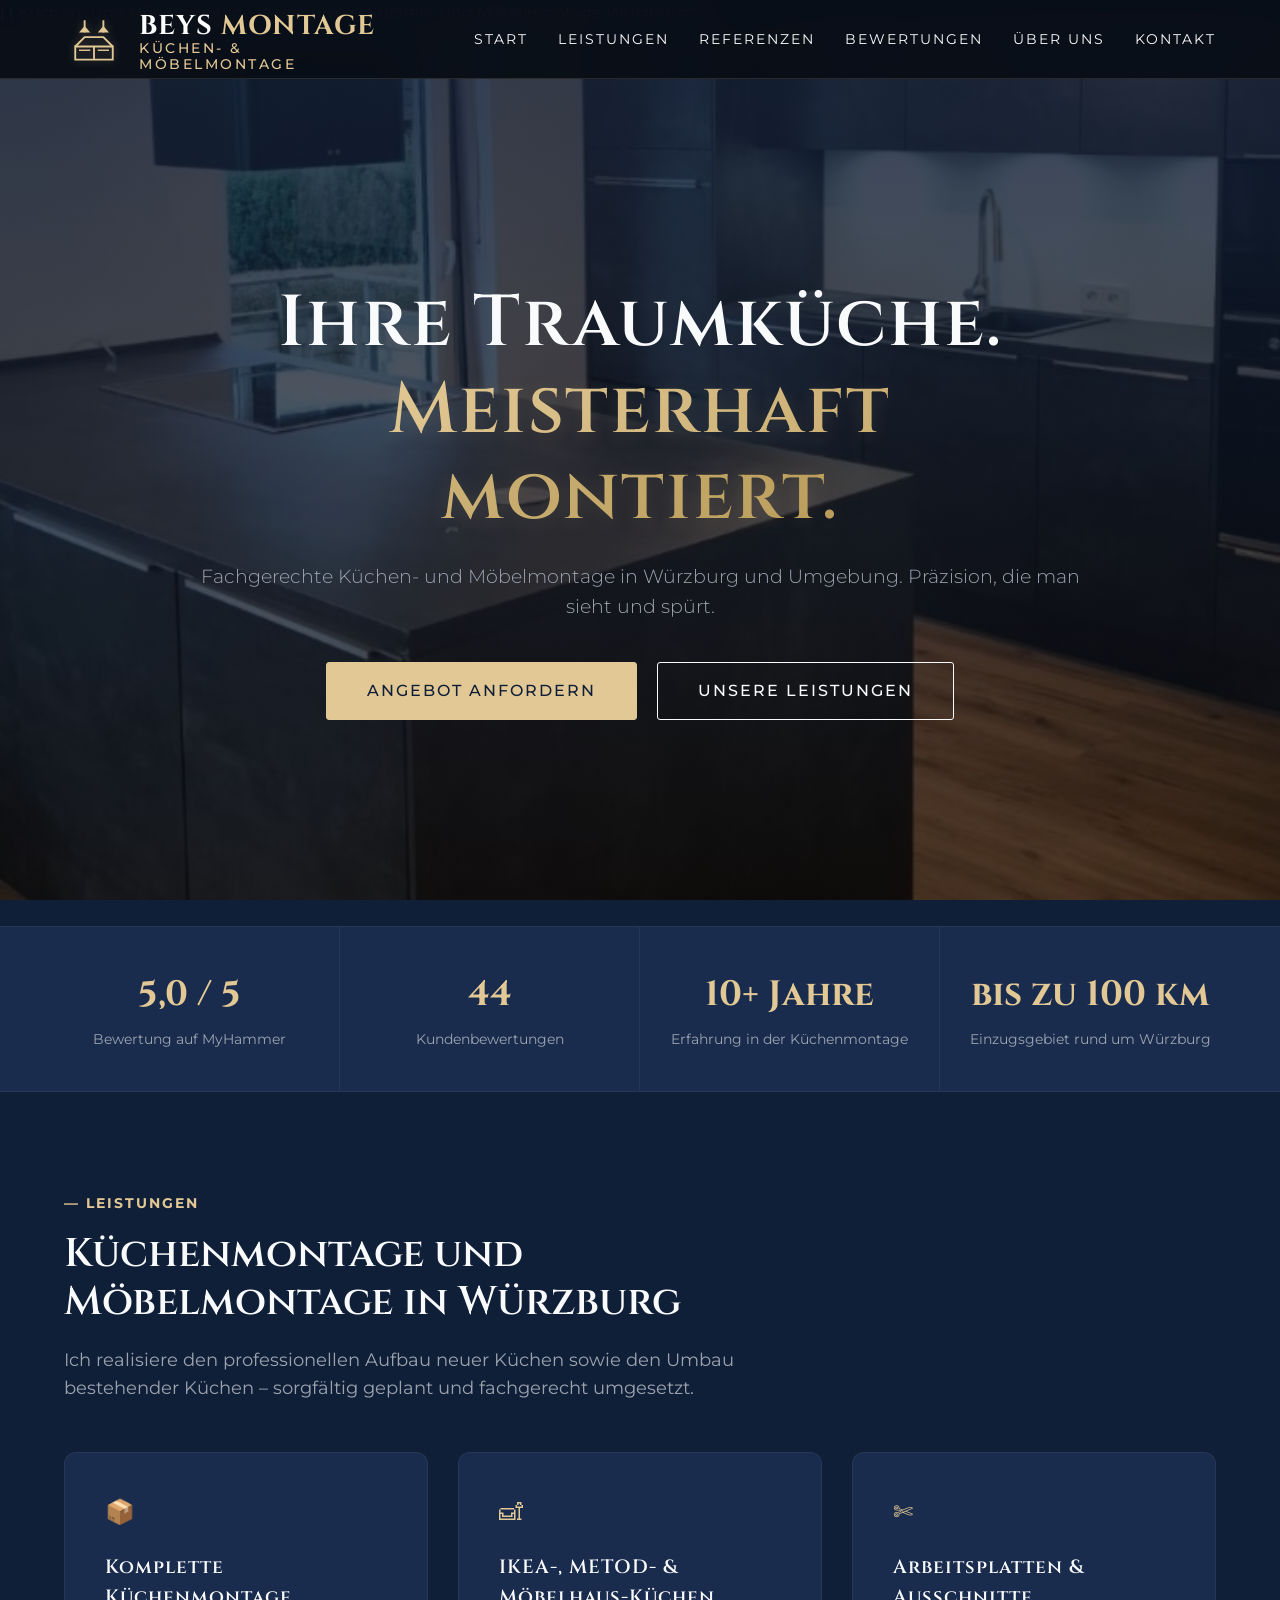
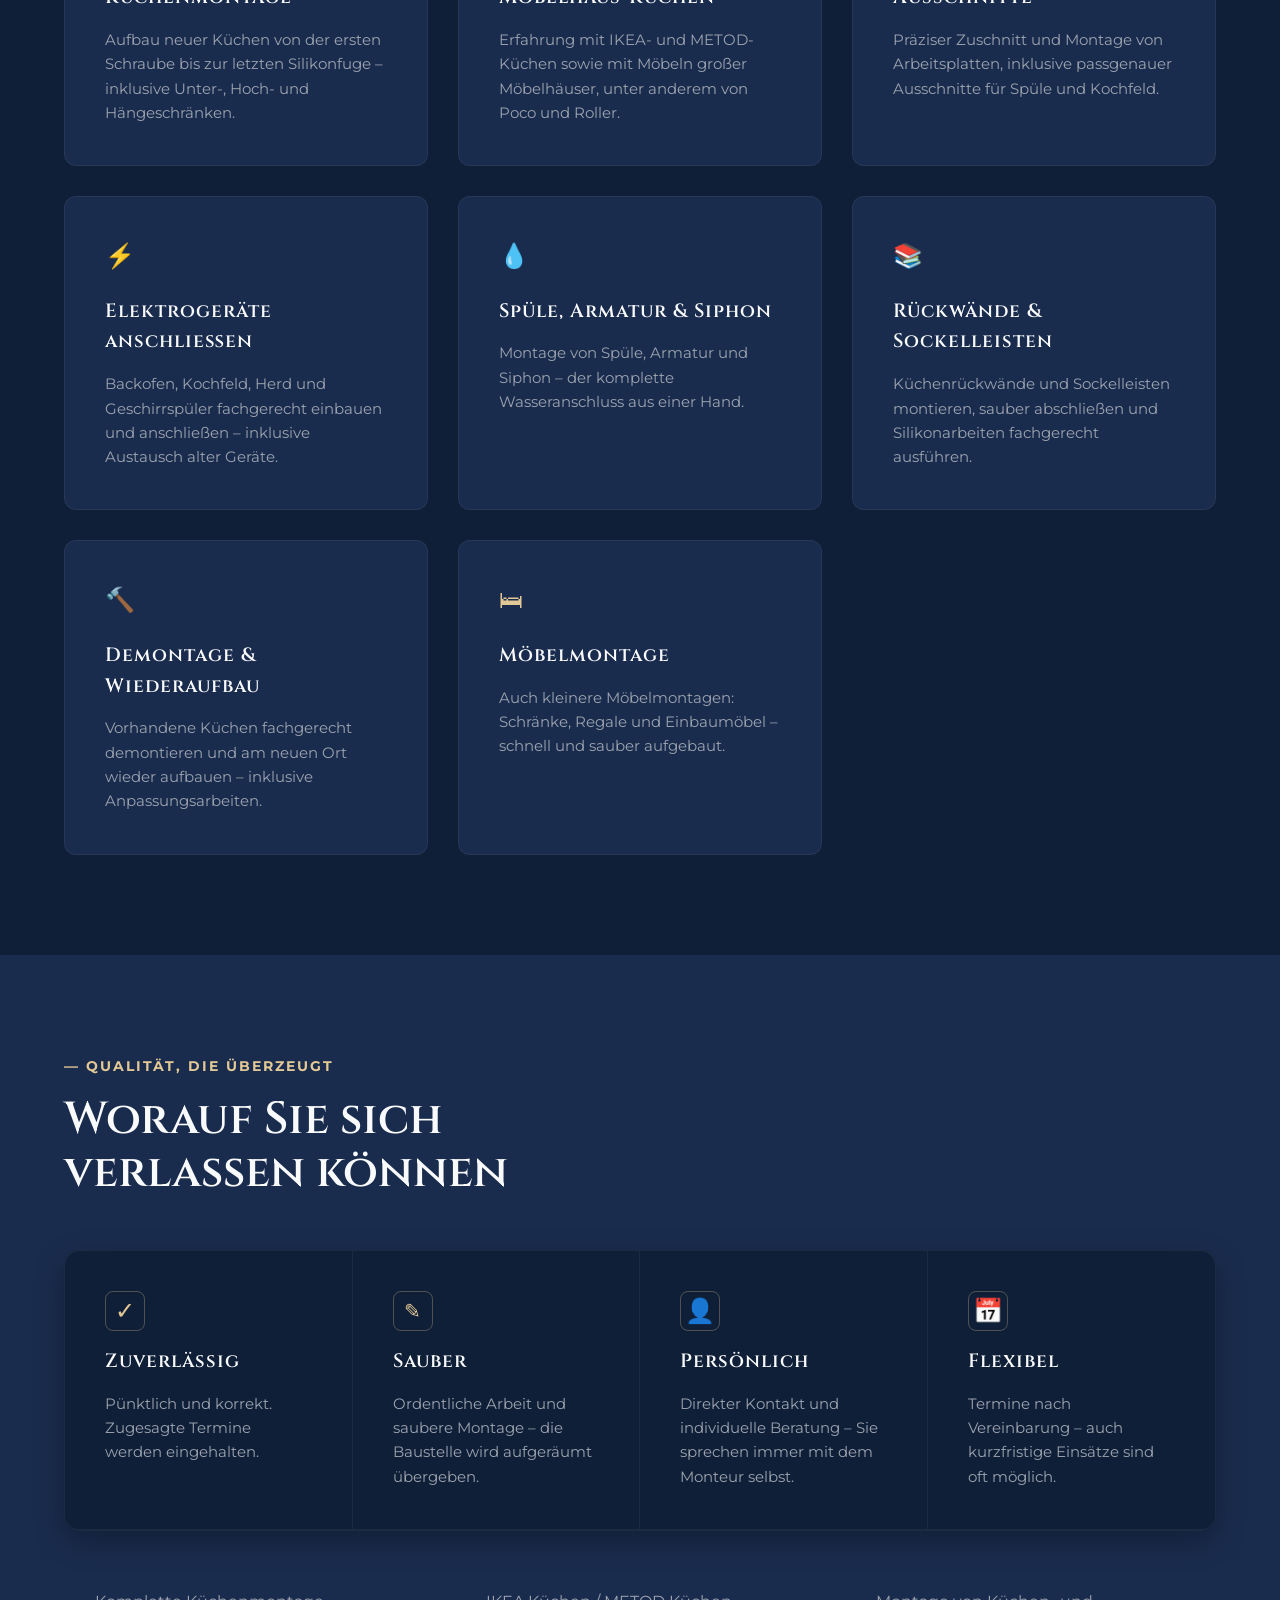
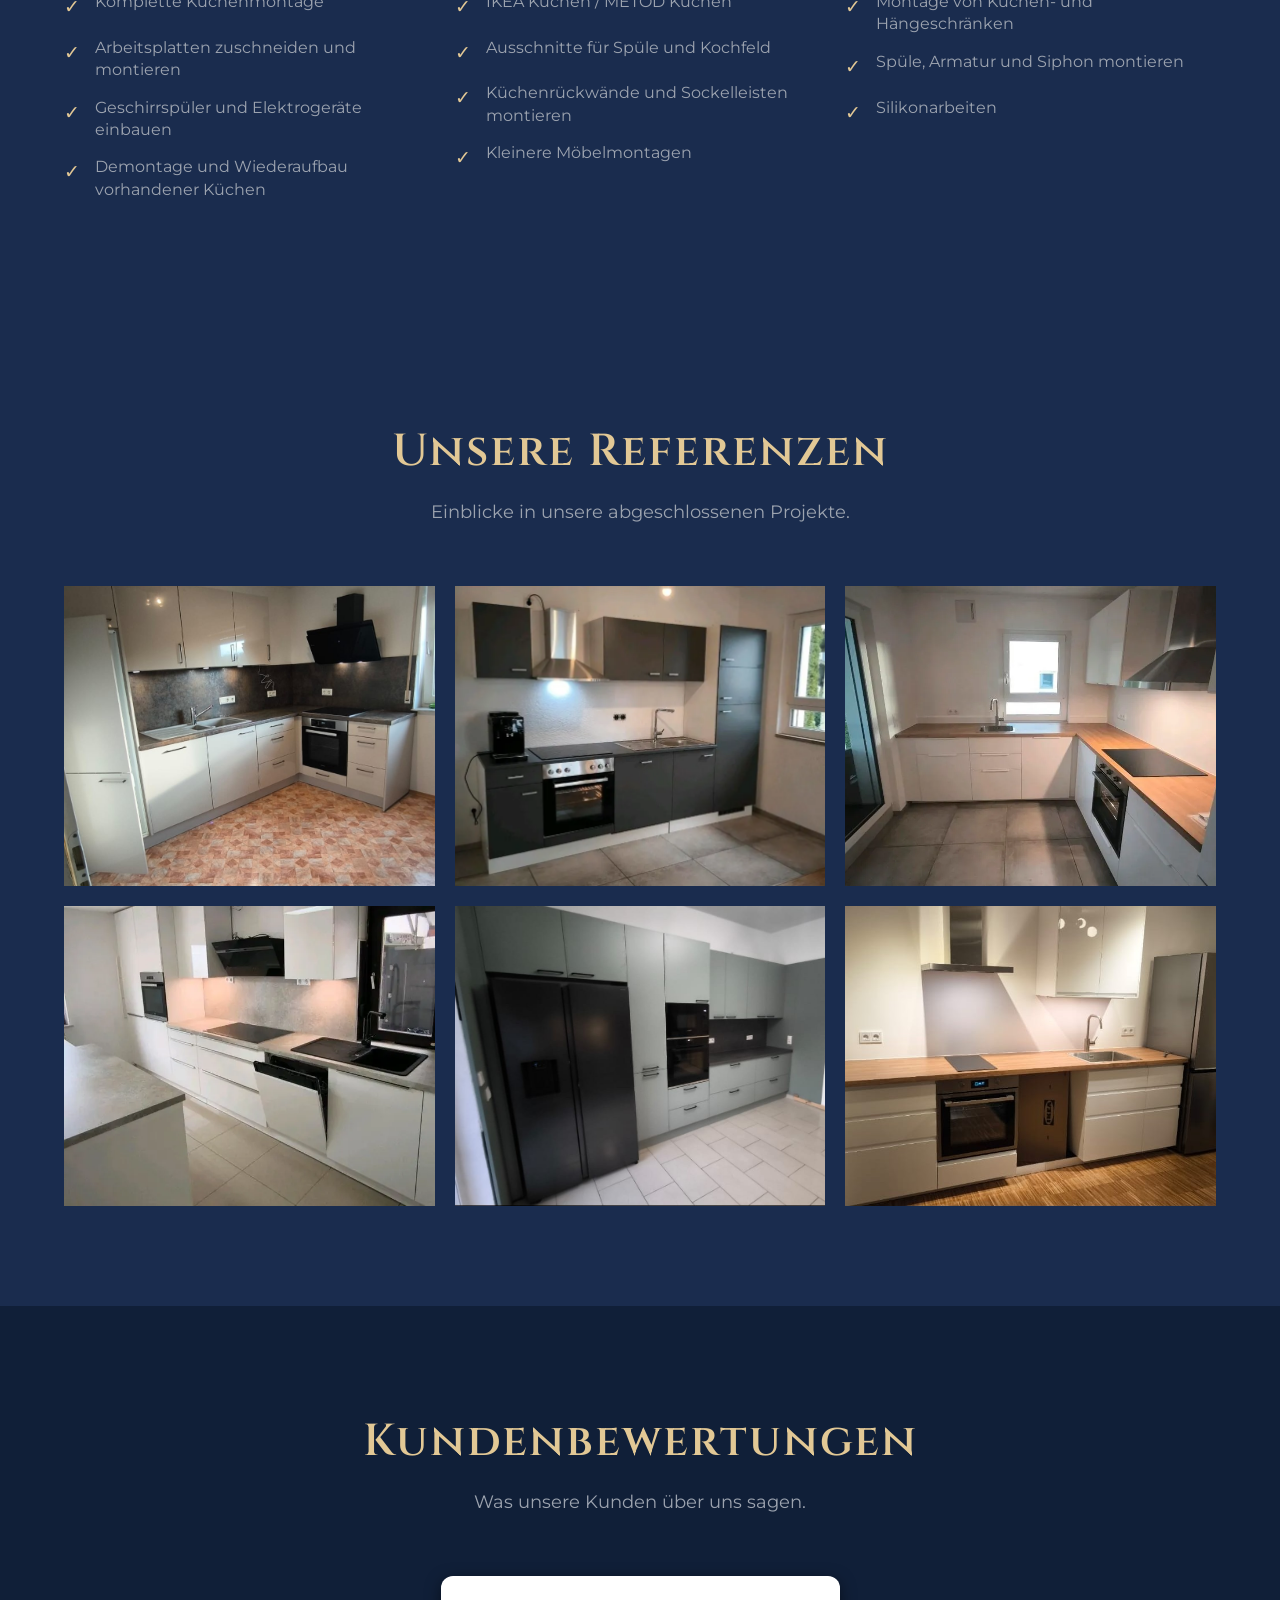
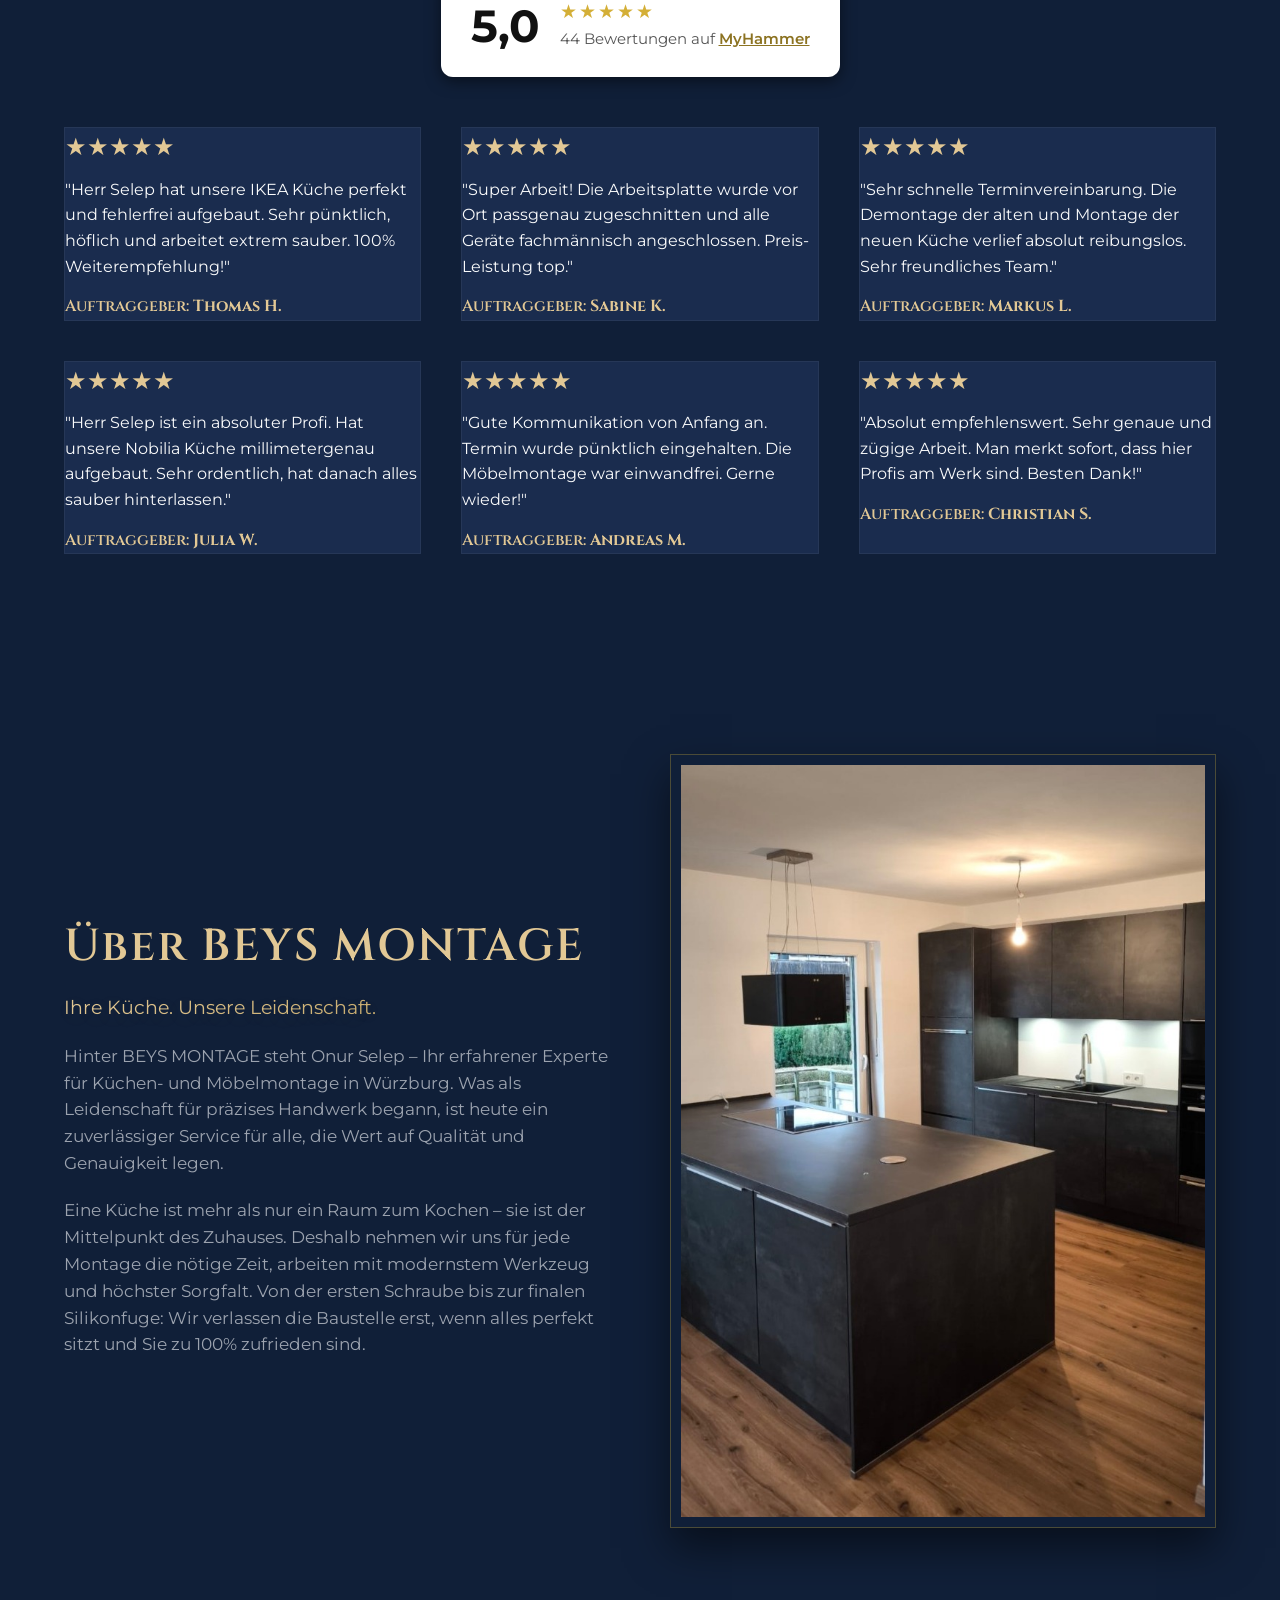
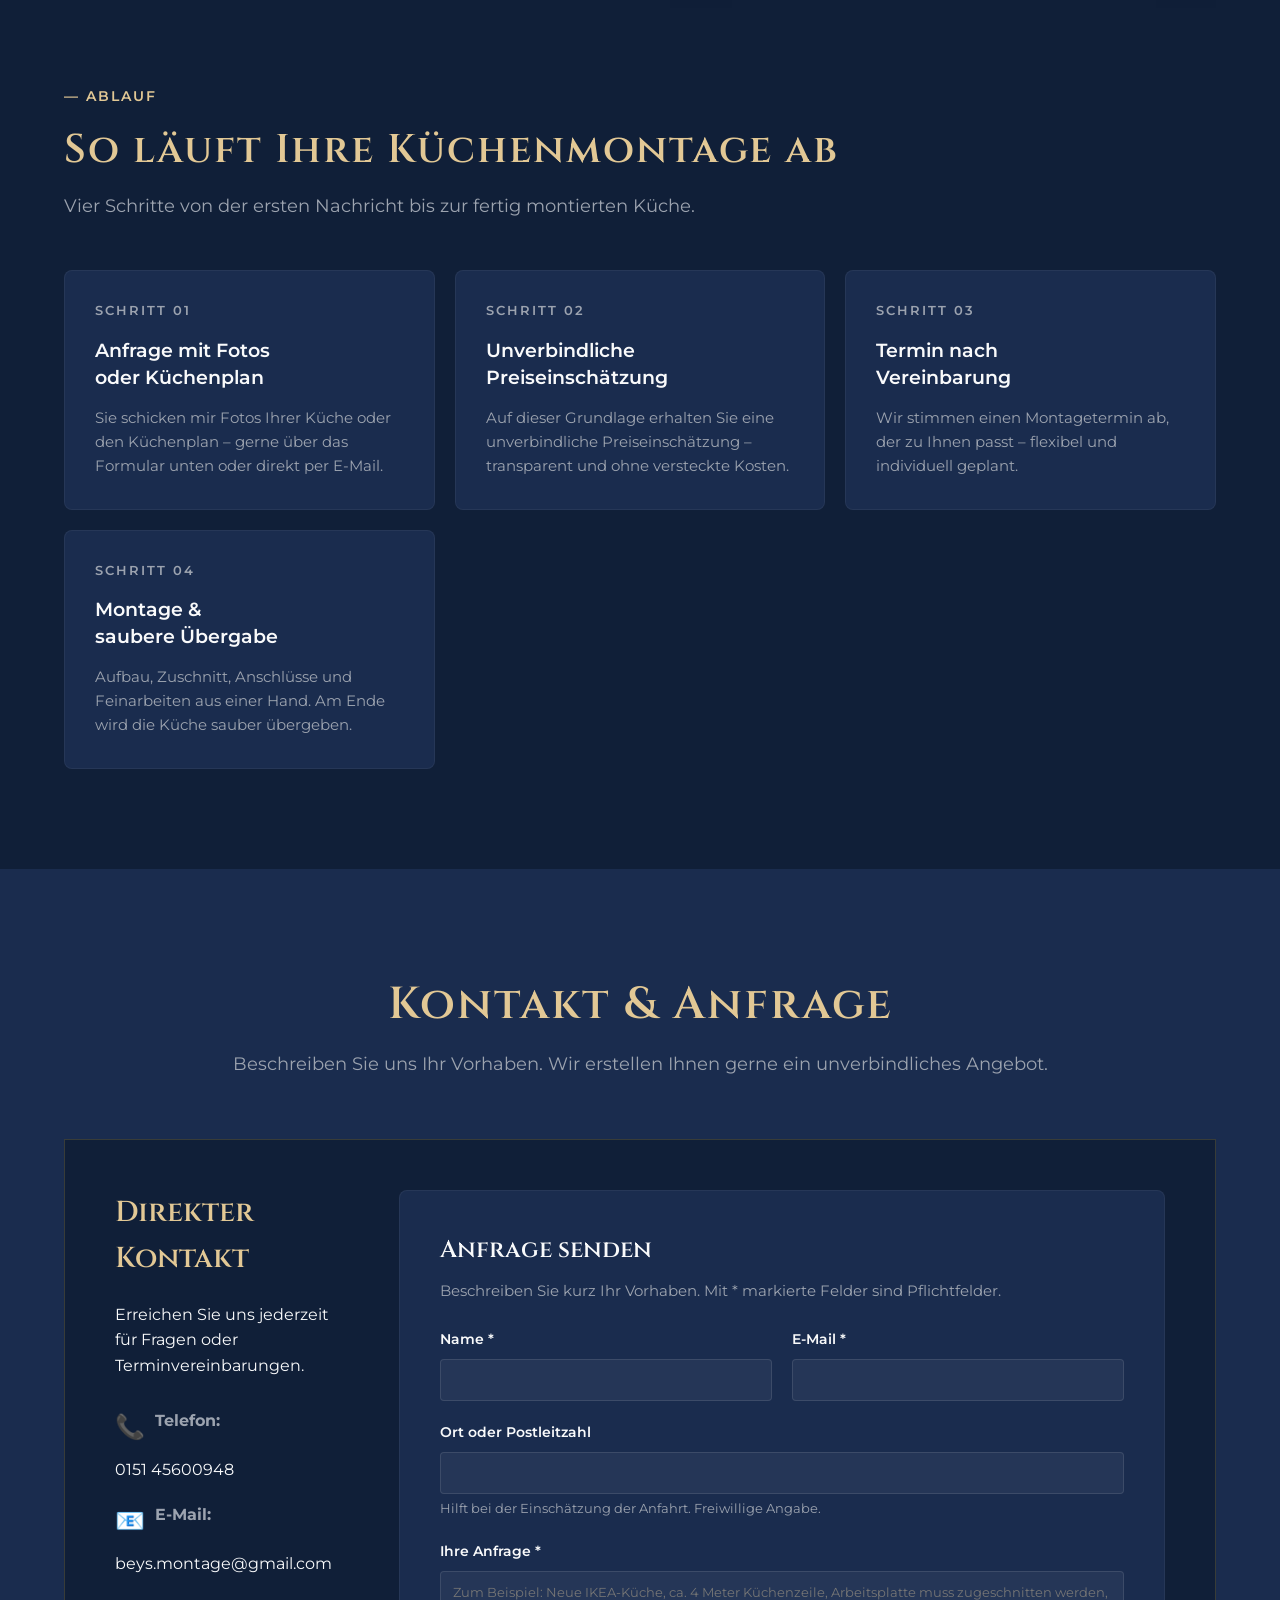
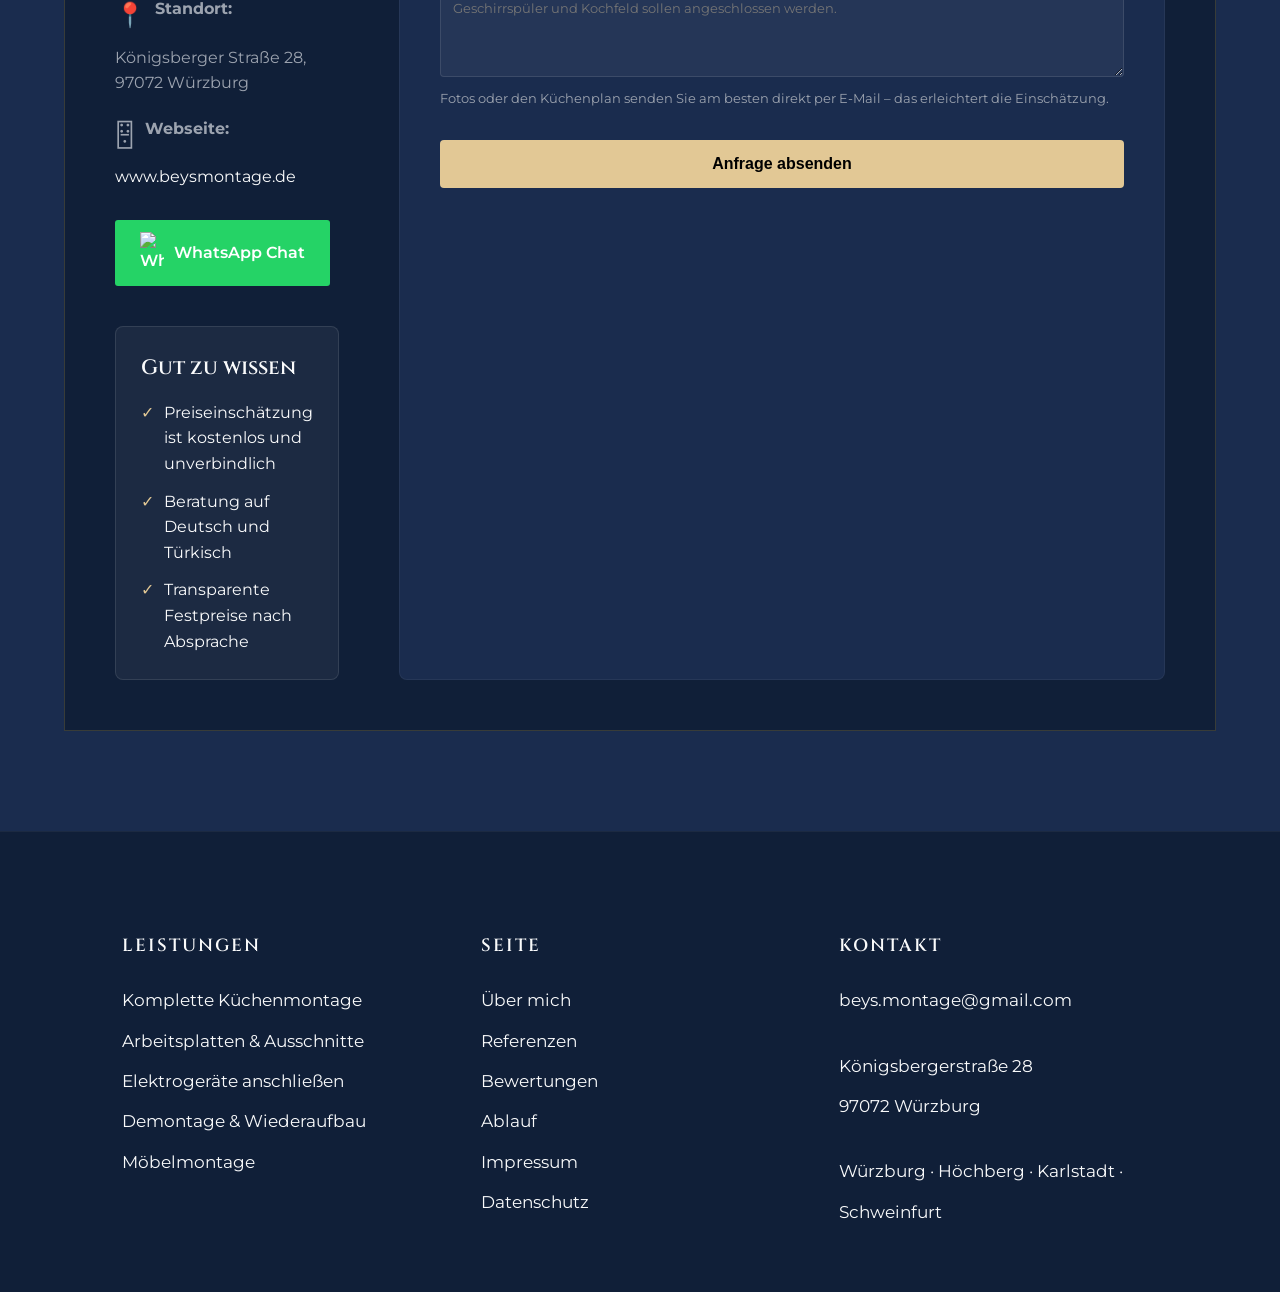
==== commit a49d28d3: "Update review count to 44" ====
--- a/index.html
+++ b/index.html
@@ -140,7 +140,7 @@
                 <div style="color: var(--text-muted); font-size: 0.9rem;">Bewertung auf MyHammer</div>
             </div>
             <div style="padding: 40px 20px; border-right: 1px solid rgba(255,255,255,0.05);">
-                <div style="color: var(--gold); font-size: 2.2rem; font-weight: 700; font-family: var(--font-heading); margin-bottom: 5px;">42</div>
+                <div style="color: var(--gold); font-size: 2.2rem; font-weight: 700; font-family: var(--font-heading); margin-bottom: 5px;">44</div>
                 <div style="color: var(--text-muted); font-size: 0.9rem;">Kundenbewertungen</div>
             </div>
             <div style="padding: 40px 20px; border-right: 1px solid rgba(255,255,255,0.05);">
@@ -287,7 +287,7 @@
                     <div style="font-size: 2.8rem; font-weight: 700; color: #111; font-family: var(--font-body);">5,0</div>
                     <div style="display: flex; flex-direction: column; justify-content: center; text-align: left;">
                         <div style="color: #d4af37; font-size: 1.2rem; letter-spacing: 2px; line-height: 1;">&#9733;&#9733;&#9733;&#9733;&#9733;</div>
-                        <div style="color: #555; font-size: 0.95rem; margin-top: 5px; font-family: var(--font-body);">42 Bewertungen auf <span style="color: #8c7322; text-decoration: underline; font-weight: 600;">MyHammer</span></div>
+                        <div style="color: #555; font-size: 0.95rem; margin-top: 5px; font-family: var(--font-body);">44 Bewertungen auf <span style="color: #8c7322; text-decoration: underline; font-weight: 600;">MyHammer</span></div>
                     </div>
                 </div>
             </a>
